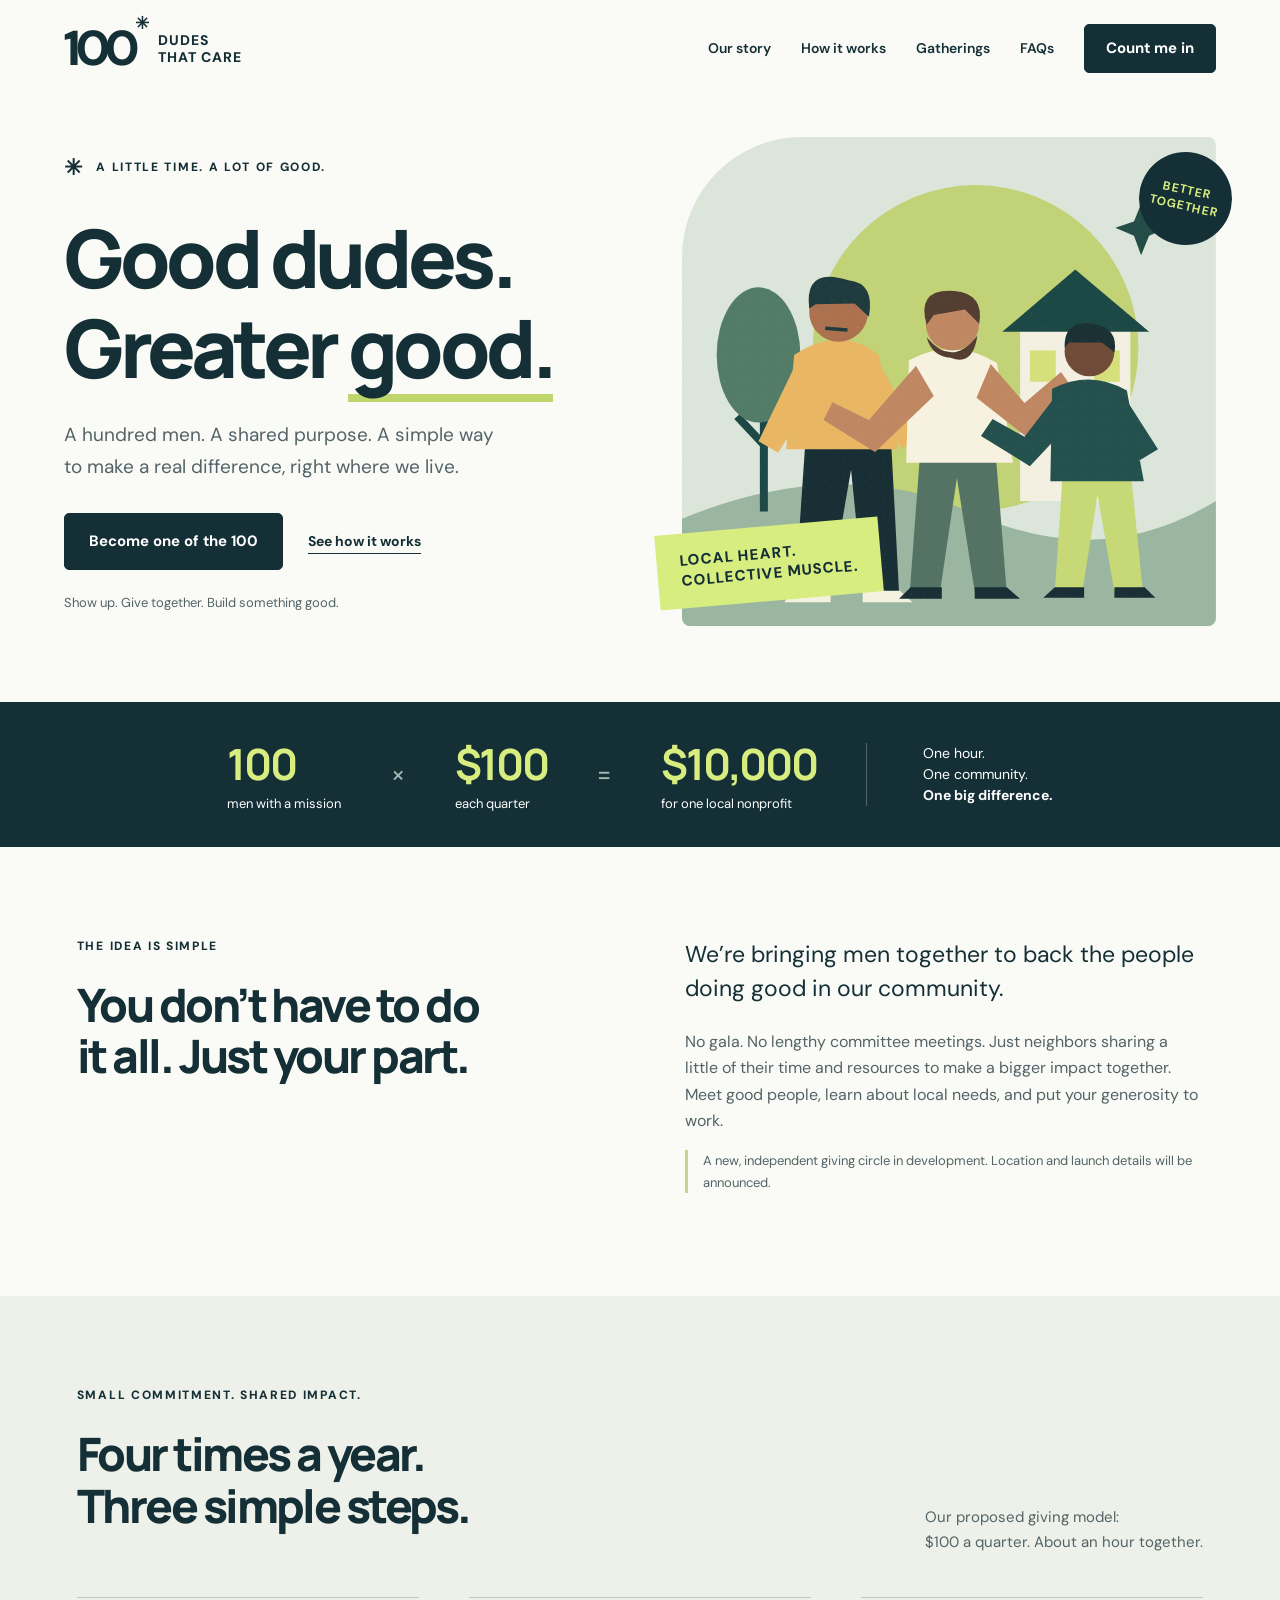
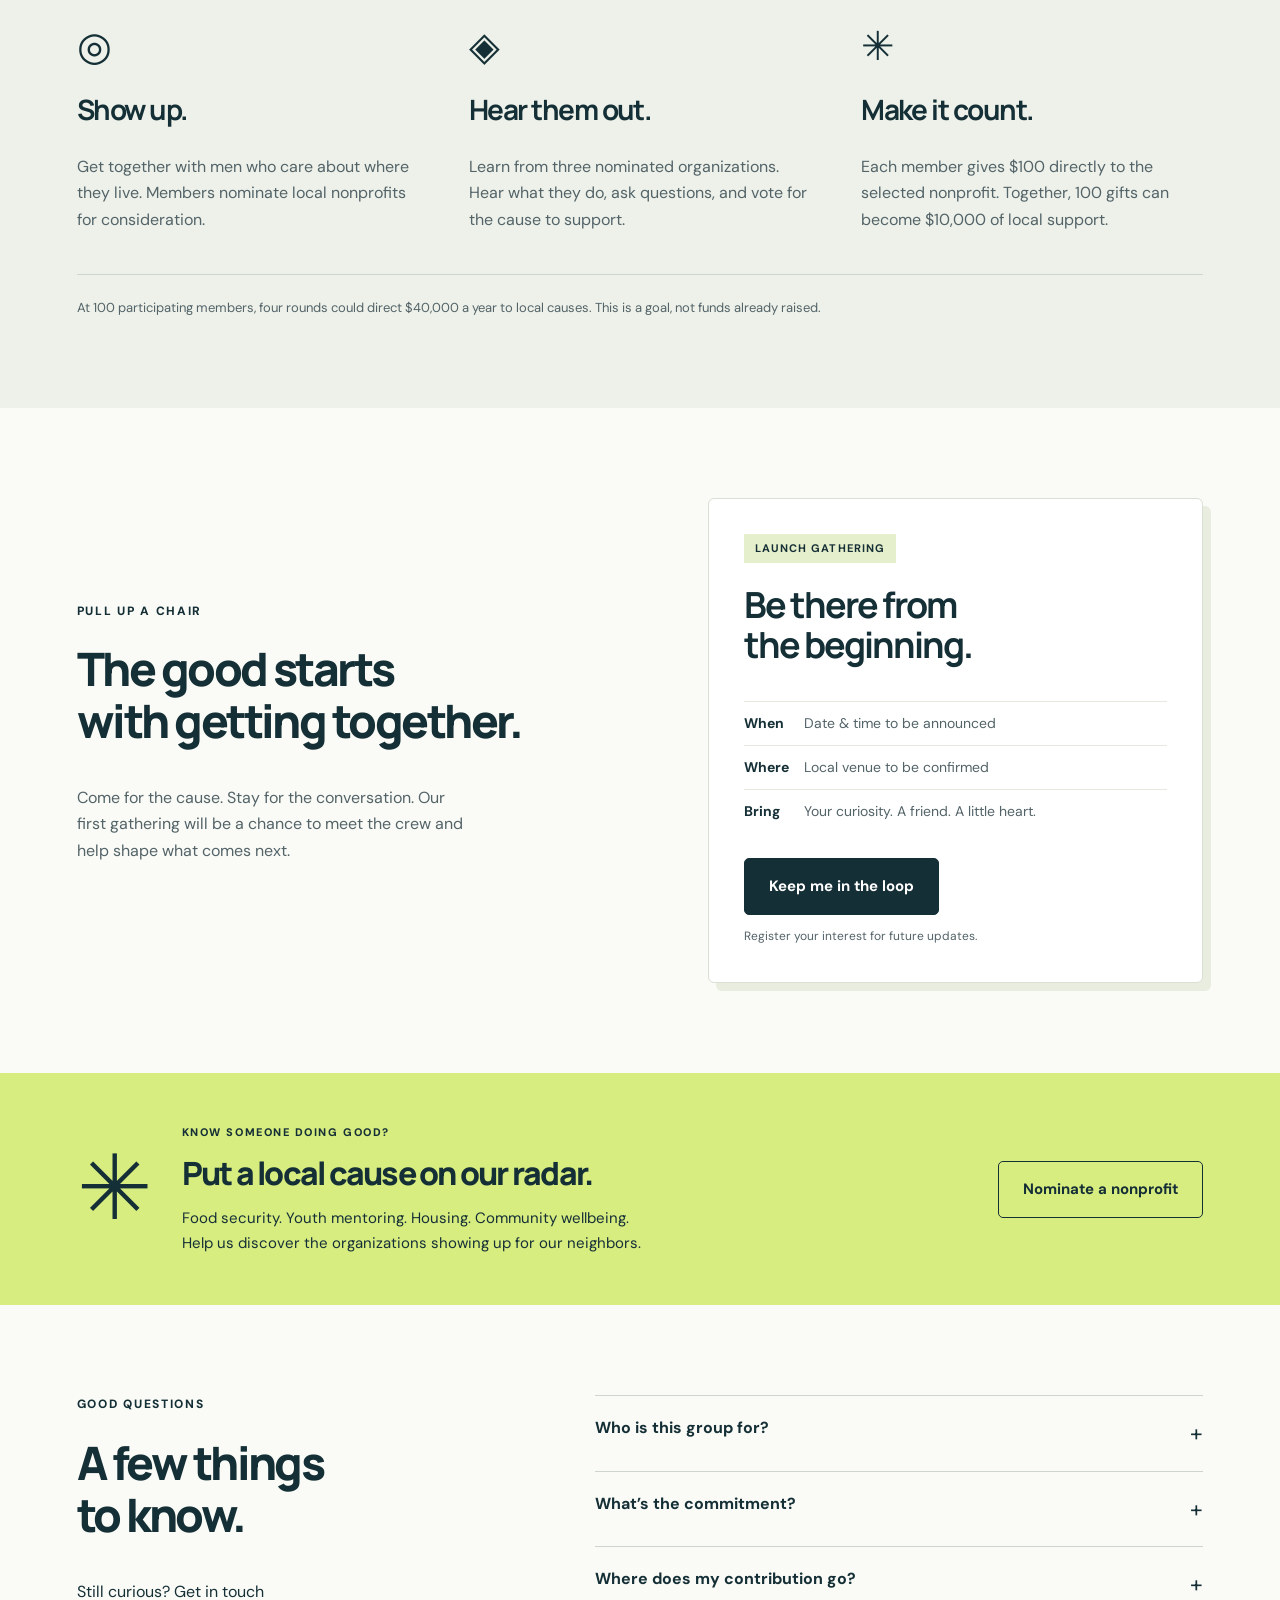
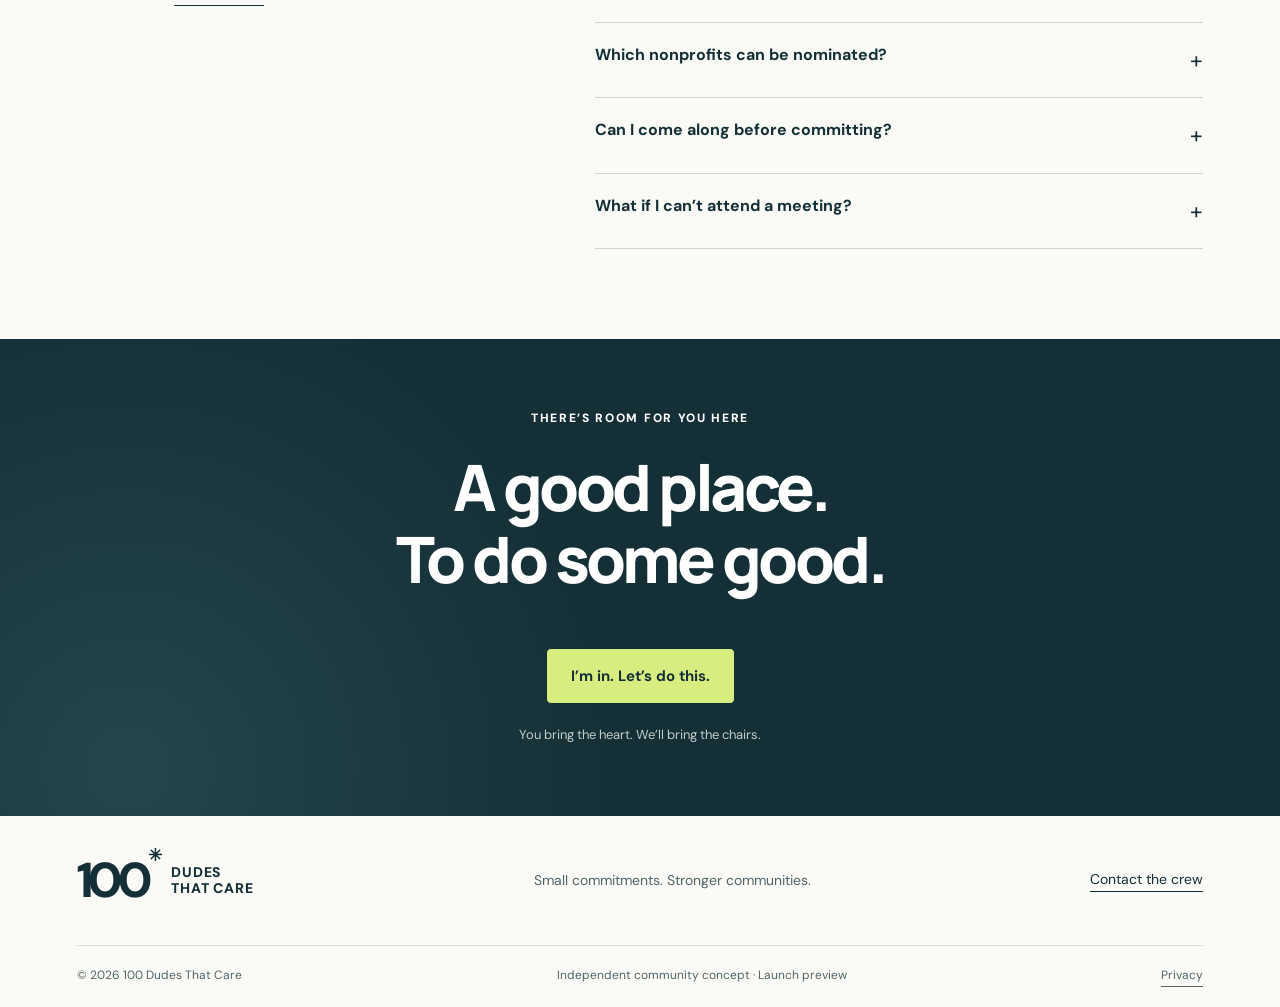
==== index.html @ 5516b10e "Publish 100 Dudes That Care website" ====
<!doctype html>
<html lang="en"><head><meta charset="UTF-8"><meta name="viewport" content="width=device-width, initial-scale=1"><meta name="description" content="100 Dudes That Care: a community of men turning small commitments into meaningful local change."><meta name="theme-color" content="#152d34"><title>100 Dudes That Care — Good dudes. Greater good.</title><link rel="stylesheet" href="styles.css"></head>
<body><a class="skip" href="#main">Skip to content</a><header><a class="brand" href="#"><span class="brand-number">100<span>✳</span></span><span>DUDES<br>THAT CARE</span></a><button class="menu" aria-expanded="false" aria-controls="nav">Menu</button><nav id="nav" aria-label="Main navigation"><a href="#about">Our story</a><a href="#how">How it works</a><a href="#gather">Gatherings</a><a href="#faq">FAQs</a><button class="button small" data-open="join">Count me in</button></nav></header>
<main id="main"><section class="hero"><div class="hero-copy"><p class="eyebrow"><span class="little-star">✳</span> A LITTLE TIME. A LOT OF GOOD.</p><h1>Good dudes.<br>Greater <em>good.</em></h1><p class="lead">A hundred men. A shared purpose. A simple way to make a real difference, right where we live.</p><div class="actions"><button class="button" data-open="join">Become one of the 100</button><a class="text-link" href="#how">See how it works</a></div><p class="hero-note">Show up. Give together. Build something good.</p></div><div class="art" role="img" aria-label="Original illustration of men coming together to build a caring community"><svg viewBox="0 0 600 550" xmlns="http://www.w3.org/2000/svg"><defs><pattern id="grain" width="15" height="15" patternUnits="userSpaceOnUse"><circle cx="3" cy="4" r=".7" fill="#fff" opacity=".12"/></pattern></defs><rect width="600" height="550" fill="#dce5da"/><circle cx="330" cy="237" r="183" fill="#c2d276"/><path d="M0 429Q180 355 325 422T600 409V550H0Z" fill="#9ab6a1"/><path d="M380 215h124v194H380z" fill="#f3efe1"/><path d="m360 219 82-70 83 70" fill="#1c4945"/><path d="M427 299h35v110h-35z" fill="#c7d3be"/><path d="M391 240h29v35h-29zm72 0h29v35h-29z" fill="#d5df7b"/><path d="M92 421V258m-30 56 30 32 33-47" stroke="#1c4945" stroke-width="9" fill="none"/><ellipse cx="86" cy="245" rx="47" ry="76" fill="#527c67"/>
<g transform="translate(135 150)"><path d="m5 173-13 190h39l24-139 14 139h40l-10-190" fill="#182f35"/><path d="M-9 95Q43 61 86 95l22 106H-18Z" fill="#e9b663"/><path d="M-6 103-49 192l22 13 50-80m60-26 50 86-20 15-58-70" fill="#e9b663"/><circle cx="41" cy="47" r="33" fill="#ac7250"/><path d="M8 43Q2-5 52 11q30 3 23 41L59 37 15 38Z" fill="#203b3d"/><path d="m26 65 25 2" stroke="#203b3d" stroke-width="4"/><path d="M-12 360h44v13h-52zm80 0h42l14 13H68" fill="#f4f1df"/></g>
<g transform="translate(275 185)"><path d="m-6 152-13 174h34l19-128 20 128h36L76 152" fill="#557364"/><path d="M-20 66Q29 39 79 69l18 112H-23Z" fill="#f7f2df"/><path d="m-12 72-53 61-41-20-10 20 58 36 66-63m64-36 38 44 41-35 14 20-53 53-56-44" fill="#bf8863"/><circle cx="29" cy="25" r="30" fill="#bf8863"/><path d="M0 26Q-12-15 31-12 65-9 59 25L43 9 8 15" fill="#543d31"/><path d="M0 40q29 35 57-2-5 35-30 25Q6 62 0 40" fill="#543d31"/><path d="M-18 321h35v13h-48zm72 0h36l15 13H54" fill="#192f35"/></g>
<g transform="translate(433 234)"><path d="m-4 128-10 149h31l17-109 19 109h32L70 128" fill="#c7d976"/><path d="M-17 49Q26 27 67 51l19 102H-19Z" fill="#24514e"/><circle cx="25" cy="7" r="28" fill="#704b38"/><path d="M-3 3Q-4-29 29-24 58-19 53 8L39-3H2Z" fill="#1b3133"/><path d="M-13 57-48 103l-36-20-13 19 55 34 48-51m57-29 39 61-20 12-42-46" fill="#24514e"/><path d="M-14 272h33v12h-46zm67 0h34l12 12H53" fill="#192f35"/></g><path d="m516 75 9 20 21 7-21 9-9 22-8-22-21-9 21-7Z" fill="#244d48"/><rect width="600" height="550" fill="url(#grain)"/></svg><div class="art-tag">LOCAL HEART.<br>COLLECTIVE MUSCLE.</div><span class="art-stamp">BETTER<br>TOGETHER</span></div></section>
<section class="equation" aria-label="Our giving goal"><div><strong>100</strong><span>men with a mission</span></div><b>×</b><div><strong>$100</strong><span>each quarter</span></div><b>=</b><div><strong>$10,000</strong><span>for one local nonprofit</span></div><p>One hour.<br>One community.<br><b>One big difference.</b></p></section>
<section id="about" class="split section"><div><p class="eyebrow">THE IDEA IS SIMPLE</p><h2>You don’t have to do<br>it all. Just your part.</h2></div><div><p class="large">We’re bringing men together to back the people doing good in our community.</p><p>No gala. No lengthy committee meetings. Just neighbors sharing a little of their time and resources to make a bigger impact together. Meet good people, learn about local needs, and put your generosity to work.</p><p class="fine">A new, independent giving circle in development. Location and launch details will be announced.</p></div></section>
<section id="how" class="how section"><div class="section-heading"><div><p class="eyebrow">SMALL COMMITMENT. SHARED IMPACT.</p><h2>Four times a year.<br>Three simple steps.</h2></div><p>Our proposed giving model:<br>$100 a quarter. About an hour together.</p></div><div class="steps"><article><span class="icon">◎</span><h3>Show up.</h3><p>Get together with men who care about where they live. Members nominate local nonprofits for consideration.</p></article><article><span class="icon">◈</span><h3>Hear them out.</h3><p>Learn from three nominated organizations. Hear what they do, ask questions, and vote for the cause to support.</p></article><article><span class="icon">✳</span><h3>Make it count.</h3><p>Each member gives $100 directly to the selected nonprofit. Together, 100 gifts can become $10,000 of local support.</p></article></div><p class="model-note">At 100 participating members, four rounds could direct $40,000 a year to local causes. This is a goal, not funds already raised.</p></section>
<section id="gather" class="gather section"><div class="gather-intro"><p class="eyebrow">PULL UP A CHAIR</p><h2>The good starts<br>with getting together.</h2><p>Come for the cause. Stay for the conversation. Our first gathering will be a chance to meet the crew and help shape what comes next.</p></div><div class="meeting"><span class="pill">LAUNCH GATHERING</span><h3>Be there from<br>the beginning.</h3><dl><div><dt>When</dt><dd>Date & time to be announced</dd></div><div><dt>Where</dt><dd>Local venue to be confirmed</dd></div><div><dt>Bring</dt><dd>Your curiosity. A friend. A little heart.</dd></div></dl><button class="button" data-open="join">Keep me in the loop</button><p>Register your interest for future updates.</p></div></section>
<section class="nominate section"><span class="big-star">✳</span><div><p class="eyebrow">KNOW SOMEONE DOING GOOD?</p><h2>Put a local cause on our radar.</h2><p>Food security. Youth mentoring. Housing. Community wellbeing.<br>Help us discover the organizations showing up for our neighbors.</p></div><button class="button outline" data-open="nominate">Nominate a nonprofit</button></section>
<section id="faq" class="faq section"><div><p class="eyebrow">GOOD QUESTIONS</p><h2>A few things<br>to know.</h2><p>Still curious? <button class="inline" data-open="contact">Get in touch</button></p></div><div class="questions"><details><summary>Who is this group for?</summary><p>Men who want to make a positive local difference, meet their neighbors, and give consistently. You don’t need fundraising experience or a big network to take part.</p></details><details><summary>What’s the commitment?</summary><p>The proposed model is $100 per quarterly meeting, or $400 per year, plus about an hour at each gathering. Final membership arrangements will be shared before you join.</p></details><details><summary>Where does my contribution go?</summary><p>The plan is for contributions to go directly to the nonprofit selected by members. No payment system is connected to this preview, and this site does not collect donations.</p></details><details><summary>Which nonprofits can be nominated?</summary><p>We plan to consider registered local nonprofits with a clear community benefit. The launch team will confirm the service area, eligibility rules, and review process before accepting official nominations.</p></details><details><summary>Can I come along before committing?</summary><p>Absolutely. Register your interest and ask about attending the launch gathering. You can learn about the idea and meet the group before deciding.</p></details><details><summary>What if I can’t attend a meeting?</summary><p>The intended model is a quarterly giving commitment even if you miss a gathering. Attendance, voting, and contribution policies will be confirmed before launch.</p></details></div></section>
<section class="closing"><p class="eyebrow">THERE’S ROOM FOR YOU HERE</p><h2>A good place.<br>To do some good.</h2><button class="button" data-open="join">I’m in. Let’s do this.</button><p>You bring the heart. We’ll bring the chairs.</p></section></main>
<footer><a class="brand" href="#"><span class="brand-number">100<span>✳</span></span><span>DUDES<br>THAT CARE</span></a><p>Small commitments. Stronger communities.</p><button class="inline" data-open="contact">Contact the crew</button><div class="footer-bottom"><span>© <span id="year"></span> 100 Dudes That Care</span><span>Independent community concept · Launch preview</span><button class="inline" data-open="privacy">Privacy</button></div></footer>
<dialog id="dialog" aria-labelledby="dialog-title"><button class="close" aria-label="Close dialog">×</button><div id="dialog-content"></div></dialog><script src="script.js"></script></body></html>
---- styles.css ----
@import url('https://fonts.googleapis.com/css2?family=DM+Sans:wght@400;500;600;700&family=Manrope:wght@400;500;600;700;800&display=swap');
:root{--ink:#152f36;--green:#d8ed80;--paper:#fafbf6;--muted:#536368}*{box-sizing:border-box}html{scroll-behavior:smooth;scroll-padding-top:90px}body{margin:0;background:var(--paper);color:var(--ink);font:16px/1.65 'DM Sans',sans-serif}h1,h2,h3,p{margin-top:0}h1,h2,h3{font-family:Manrope,sans-serif;line-height:1.12;letter-spacing:-.055em}h1{font-size:clamp(56px,6.3vw,91px);font-weight:800;margin:26px 0}h2{font-size:clamp(35px,3.6vw,52px);font-weight:800}h3{font-size:28px}a{color:inherit;text-decoration:none}button,input,textarea{font:inherit}button,a,summary{touch-action:manipulation}button{cursor:pointer}button:focus-visible,a:focus-visible,summary:focus-visible,input:focus-visible,textarea:focus-visible{outline:3px solid #6d8e2f;outline-offset:5px}header{max-width:1440px;margin:auto;padding:24px 5%;display:flex;align-items:center;justify-content:space-between;gap:25px}.brand{display:flex;align-items:center;gap:13px;font-size:14px;font-weight:800;line-height:1.15;letter-spacing:.07em}.brand-number{font-size:49px;font-weight:800;line-height:1;letter-spacing:-.09em;position:relative;padding-right:10px}.brand-number span{font-size:17px;position:absolute;right:0;top:-9px}nav{display:flex;align-items:center;gap:30px;font-size:14px;font-weight:600}.button{display:inline-flex;justify-content:center;align-items:center;border:1px solid var(--ink);border-radius:5px;background:var(--ink);color:white;padding:15px 24px;font-weight:700;font-size:15px;transition:transform .15s,background .15s}.button:hover{background:#2e5054;transform:translateY(-2px)}.small{padding:11px 21px}.hero{max-width:1440px;margin:auto;display:grid;grid-template-columns:1.05fr 1fr;padding:28px 5% 64px;gap:5%;align-items:center}.eyebrow{font-size:12px;letter-spacing:.14em;font-weight:800;margin-bottom:22px}.little-star{font-size:22px;vertical-align:middle;margin-right:8px}h1 em{font-style:normal;position:relative}h1 em:after{content:'';position:absolute;bottom:0;left:0;width:100%;height:8px;background:#bed66b;z-index:-1}.lead{font-size:19px;max-width:450px;color:var(--muted);line-height:1.7}.actions{display:flex;align-items:center;gap:25px;margin-top:30px}.text-link{font-size:14px;font-weight:700;border-bottom:1px solid}.hero-note{font-size:13px;color:var(--muted);margin:22px 0 0}.art{position:relative;margin:12px 0;isolation:isolate}.art svg{width:100%;display:block;border-radius:120px 8px 8px 8px}.art-tag{position:absolute;left:-25px;bottom:25px;background:var(--green);padding:18px 23px;font-size:15px;font-weight:800;letter-spacing:.07em;line-height:1.3;transform:rotate(-5deg)}.art-stamp{position:absolute;right:-16px;top:15px;width:93px;height:93px;border-radius:50%;background:var(--ink);color:var(--green);display:grid;place-content:center;text-align:center;font-size:12px;line-height:1.3;font-weight:700;letter-spacing:.08em;transform:rotate(12deg)}.equation{padding:32px 7%;background:var(--ink);color:white;display:flex;align-items:center;justify-content:center;gap:4.5%}.equation div{display:flex;flex-direction:column}.equation strong{font:700 43px Manrope,sans-serif;letter-spacing:-.05em;color:var(--green)}.equation span{font-size:13px}.equation>b{font-size:26px;color:#a9bbb5;font-weight:400}.equation p{font-size:14px;line-height:1.5;margin:0;border-left:1px solid #526568;padding-left:5%}.section{padding:90px max(6%,calc((100vw - 1240px)/2));}.split{display:grid;grid-template-columns:1fr 1fr;gap:8%;}.large{font-size:23px;line-height:1.5;color:var(--ink)}.split p:not(.eyebrow):not(.large){color:var(--muted)}.fine{font-size:13px;border-left:3px solid #c6d687;padding-left:15px}.how{background:#edf1e9}.section-heading{display:flex;justify-content:space-between;align-items:end;gap:30px}.section-heading>p{color:var(--muted);font-size:15px}.steps{display:grid;grid-template-columns:repeat(3,1fr);gap:50px;margin-top:28px}.steps article{border-top:1px solid #becac0;padding-top:28px}.icon{font-size:40px;line-height:1;display:block;margin-bottom:28px}.steps p{color:var(--muted);font-size:16px}.model-note{border-top:1px solid #cdd6cc;padding-top:22px;margin:25px 0 0;font-size:13px;color:var(--muted)}.gather{display:grid;grid-template-columns:1fr 1fr;gap:12%;align-items:center}.gather-intro>p:last-child{max-width:400px;color:var(--muted)}.meeting{padding:35px;background:white;border:1px solid #d9e0d4;box-shadow:8px 8px 0 #e8eddf;border-radius:6px}.pill{display:inline-block;font-size:11px;letter-spacing:.1em;background:#e6efcb;padding:5px 11px;font-weight:700;margin-bottom:22px}.meeting h3{font-size:36px}.meeting dl{font-size:14px;margin:25px 0}.meeting dl div{display:grid;grid-template-columns:60px 1fr;border-top:1px solid #e5e9df;padding:10px 0}.meeting dt{font-weight:700}.meeting dd{margin:0;color:var(--muted)}.meeting>p{font-size:12px;color:var(--muted);margin:12px 0 0}.nominate{background:var(--green);display:flex;align-items:center;gap:30px;padding-top:50px;padding-bottom:50px}.nominate h2{font-size:32px;margin-bottom:14px}.nominate p{margin-bottom:0;font-size:15px}.nominate .eyebrow{font-size:11px;margin-bottom:15px}.big-star{font-size:90px;line-height:1}.outline{background:transparent;color:var(--ink);white-space:nowrap;margin-left:auto}.outline:hover{background:var(--ink);color:white}.faq{display:grid;grid-template-columns:.8fr 1.2fr;gap:10%}.inline{background:none;border:0;border-bottom:1px solid;padding:0;color:inherit;font-size:inherit}.questions details{border-bottom:1px solid #cdd5cc;padding:20px 0}.questions details:first-child{border-top:1px solid #cdd5cc}.questions summary{font-weight:700;cursor:pointer;list-style:none;display:flex;justify-content:space-between;gap:25px;line-height:1.5}.questions summary:after{content:'+';font-size:23px;font-weight:400}.questions details[open] summary:after{content:'−'}.questions details p{margin:15px 30px 0 0;color:var(--muted);font-size:15px}.closing{text-align:center;background:var(--ink);color:white;padding:70px 20px;background-image:radial-gradient(circle at 10% 90%,#24464c 0,transparent 40%)}.closing h2{font-size:clamp(42px,5vw,68px)}.closing .button{background:var(--green);color:var(--ink)}.closing>p:last-child{font-size:13px;color:#c0cdcb;margin:20px 0 0}footer{padding:40px 6% 20px;display:flex;align-items:center;justify-content:space-between;flex-wrap:wrap;gap:25px}footer>p{color:var(--muted);font-size:14px;margin:0}footer>.inline{font-size:14px}.footer-bottom{display:flex;width:100%;justify-content:space-between;border-top:1px solid #dce2d7;padding-top:20px;margin-top:15px;font-size:12px;color:var(--muted)}dialog{border:0;border-radius:10px;padding:40px;max-width:540px;width:calc(100% - 32px);color:var(--ink);box-shadow:0 20px 100px #0005}dialog::backdrop{background:#10282dcc;backdrop-filter:blur(4px)}dialog h2{font-size:33px;padding-right:20px}dialog p{font-size:15px;color:var(--muted)}.close{position:absolute;right:15px;top:8px;border:0;background:none;font-size:30px;color:var(--ink)}label{display:block;font-size:14px;font-weight:700;margin:16px 0 5px}input,textarea{width:100%;padding:11px;border:1px solid #9eafa6;border-radius:4px;color:var(--ink);background:white}textarea{min-height:95px}form .button{margin-top:20px}.notice{background:#edf2df;padding:13px;font-size:13px!important}.menu{display:none}.skip{position:fixed;top:-100px;left:20px;background:white;padding:10px;z-index:10}.skip:focus{top:10px}@media(min-width:1500px){.hero{padding-top:50px;padding-bottom:80px}}@media(max-width:900px){nav{gap:17px}.hero{gap:4%}h1{font-size:58px}.actions{flex-direction:column;align-items:start;gap:18px}.equation{gap:4%}.equation strong{font-size:35px}.equation p{display:none}.section{padding:65px 6%}.steps{gap:25px}.gather{gap:6%}.nominate{flex-wrap:wrap}.nominate .outline{margin-left:120px}.big-star{font-size:70px}}@media(max-width:650px){header{padding:22px 6%;position:relative}.brand-number{font-size:40px}.brand{font-size:12px}.menu{display:block;border:1px solid #b6c2b7;border-radius:4px;padding:7px 13px;background:transparent;color:var(--ink);font-size:14px}nav{display:none;position:absolute;top:80px;left:0;right:0;background:var(--paper);padding:24px;z-index:5;box-shadow:0 15px 20px #0001}nav.open{display:flex;flex-direction:column;align-items:stretch;gap:20px}.hero{grid-template-columns:1fr;padding:22px 6% 45px;gap:35px}h1{font-size:60px}.hero .eyebrow{font-size:11px}.lead{font-size:18px}.actions{flex-direction:row;flex-wrap:wrap;align-items:center;gap:18px}.art{margin:0 10px}.art svg{border-top-left-radius:100px}.art-tag{left:-13px}.art-stamp{right:-10px}.equation{padding:25px 5%;gap:5%;justify-content:space-between}.equation strong{font-size:28px}.equation span{font-size:10px}.equation>b{font-size:20px}.split,.gather,.faq{grid-template-columns:1fr;gap:22px}.section-heading{display:block}.steps{grid-template-columns:1fr;gap:15px}.steps article{position:relative;padding-left:65px}.steps .icon{position:absolute;left:0;top:28px;font-size:34px}.steps h3{font-size:25px;margin-bottom:14px}.nominate{gap:20px}.big-star{display:none}.nominate .outline{margin-left:0}.nominate h2{font-size:32px}.nominate br{display:none}.meeting{padding:27px}h2{font-size:36px}.section{padding:55px 6%}.closing{padding:60px 6%}.footer-bottom{flex-direction:column;align-items:start;gap:13px}footer{align-items:start;flex-direction:column}dialog{padding:30px 23px}.eyebrow{font-size:11px}}@media(prefers-reduced-motion:reduce){html{scroll-behavior:auto}*{transition:none!important}}
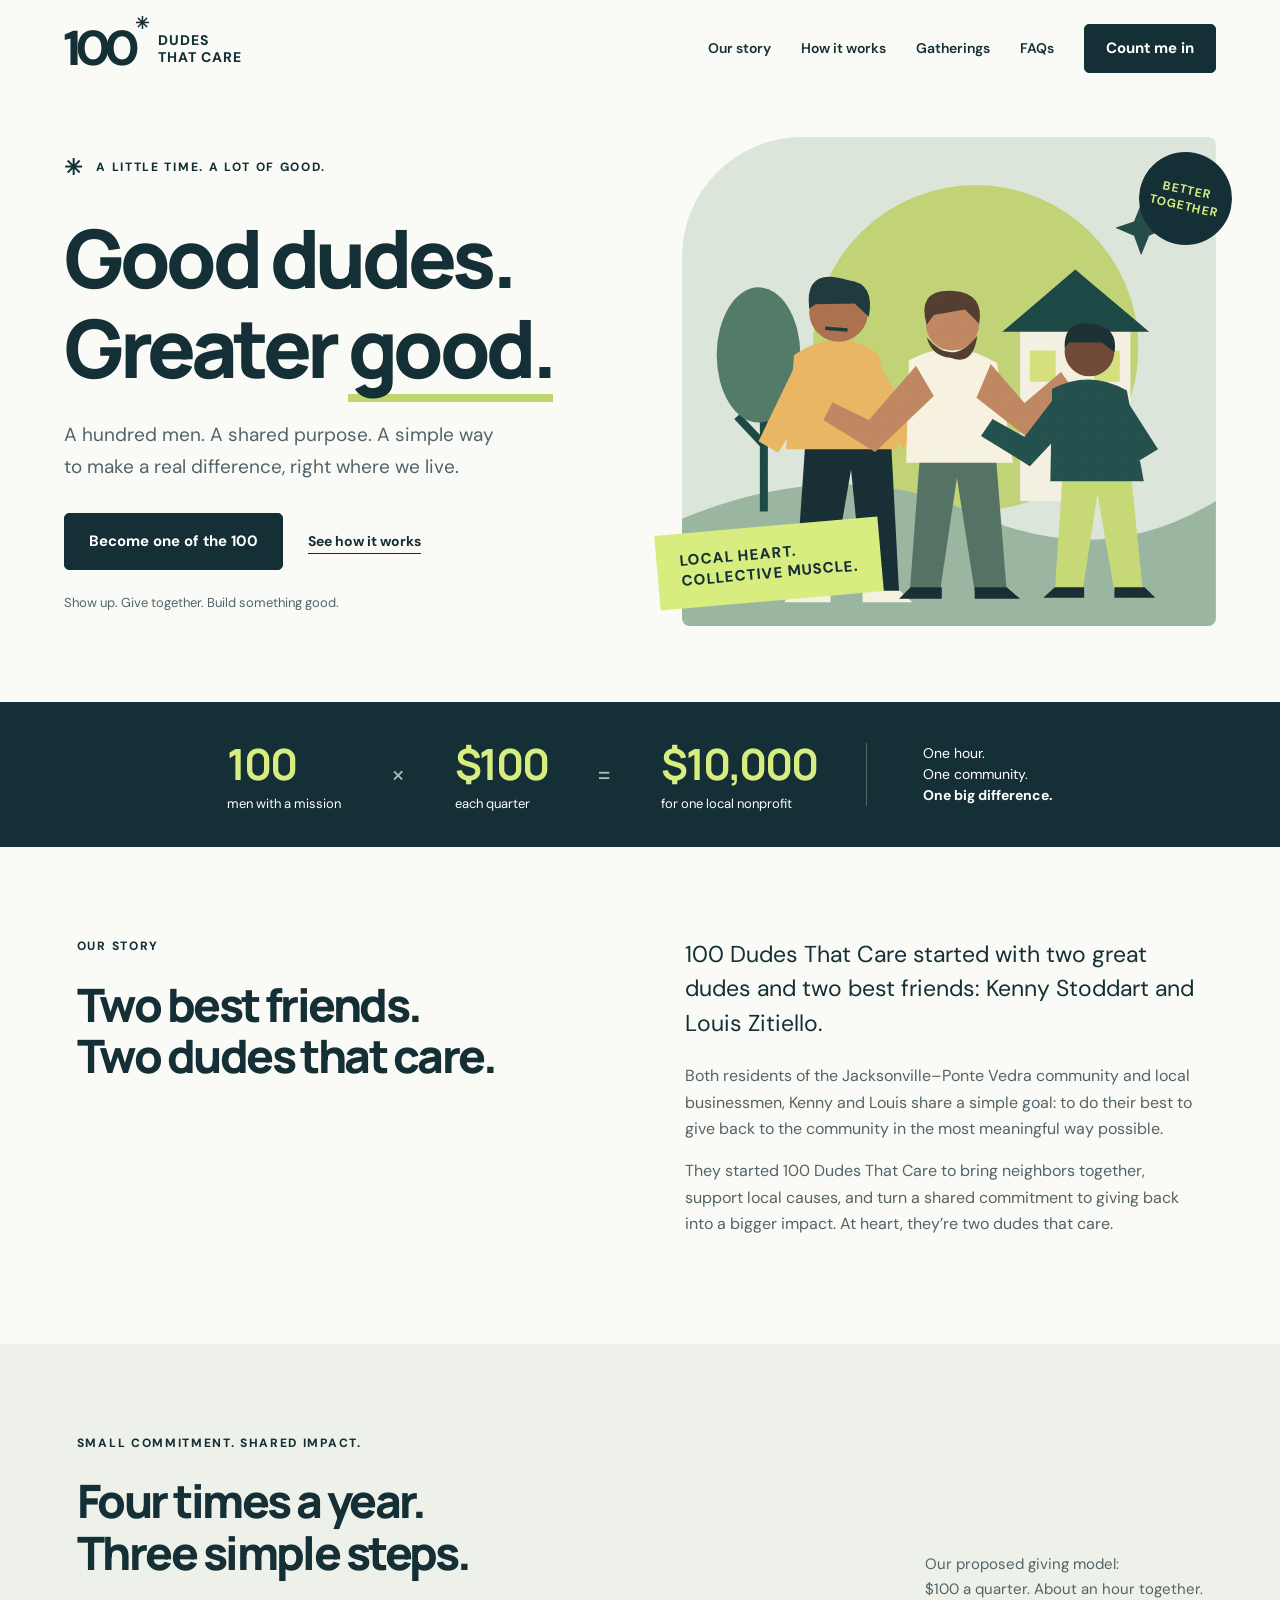
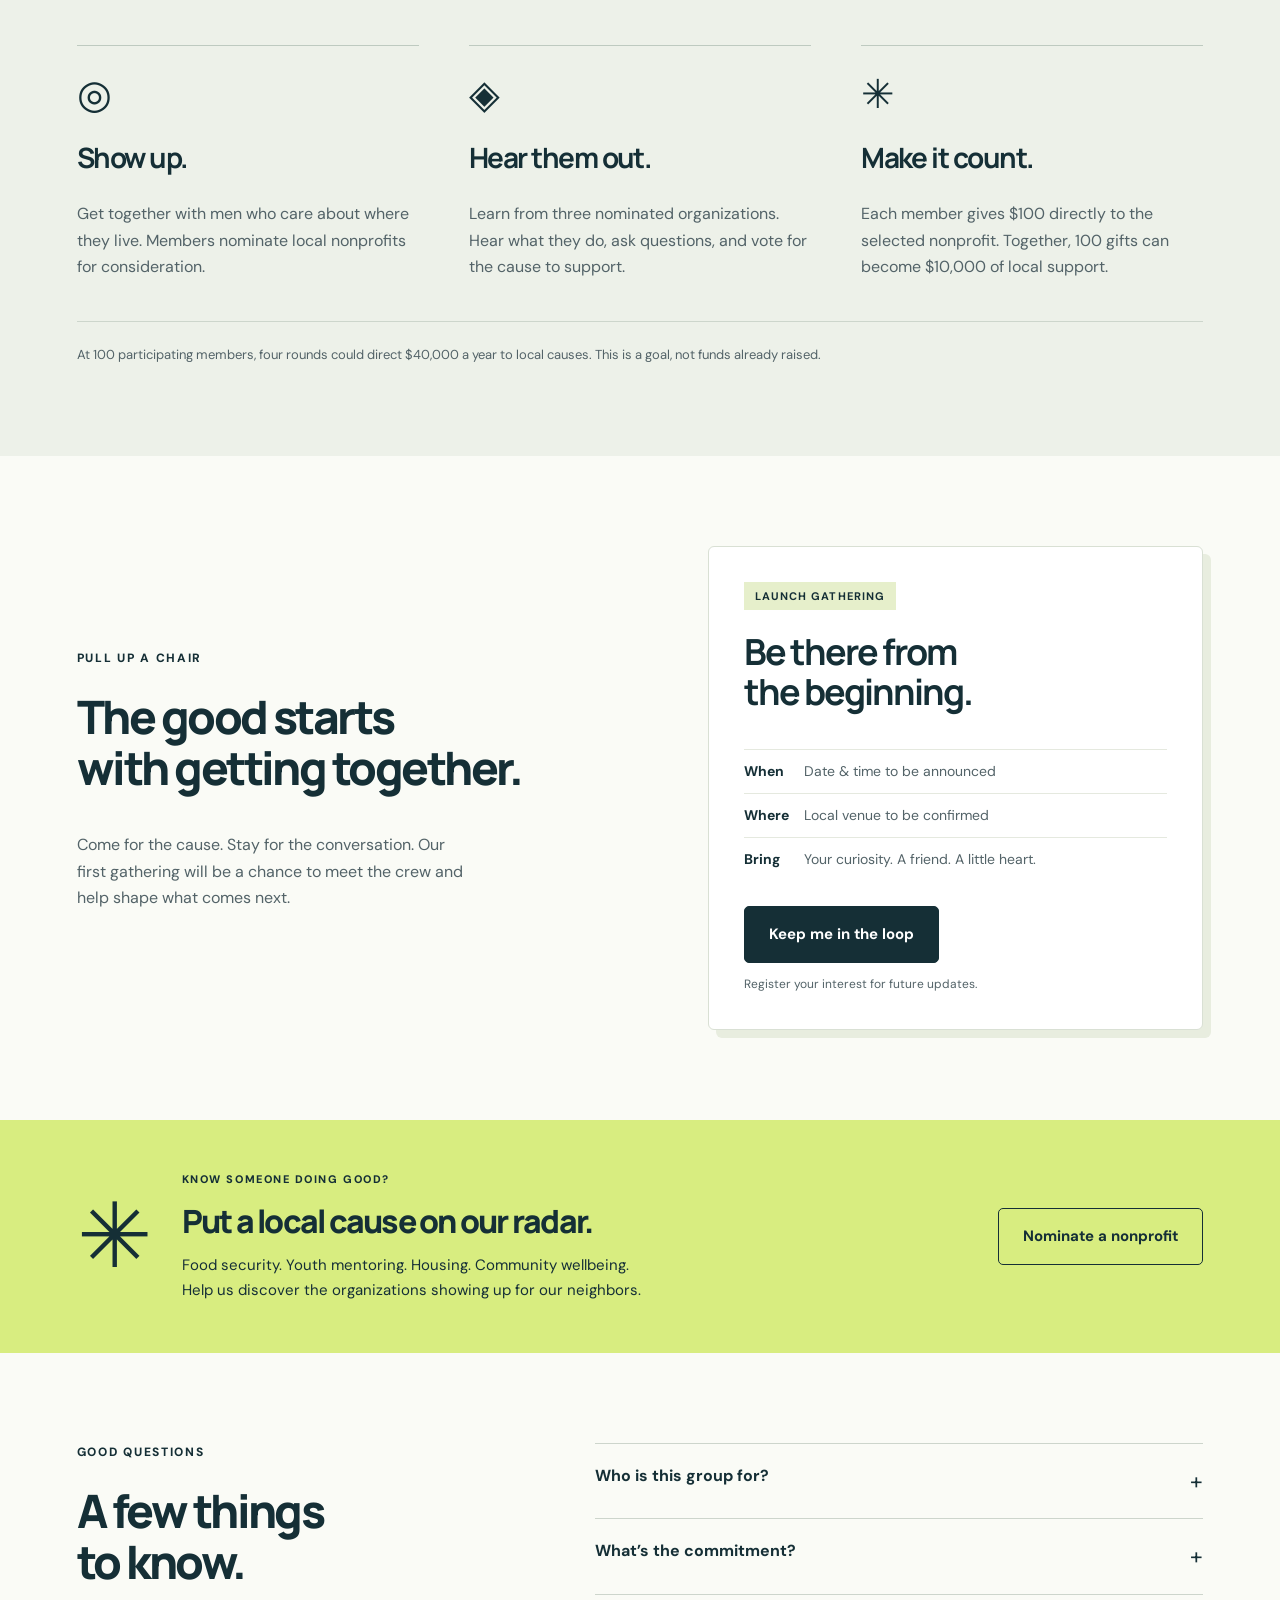
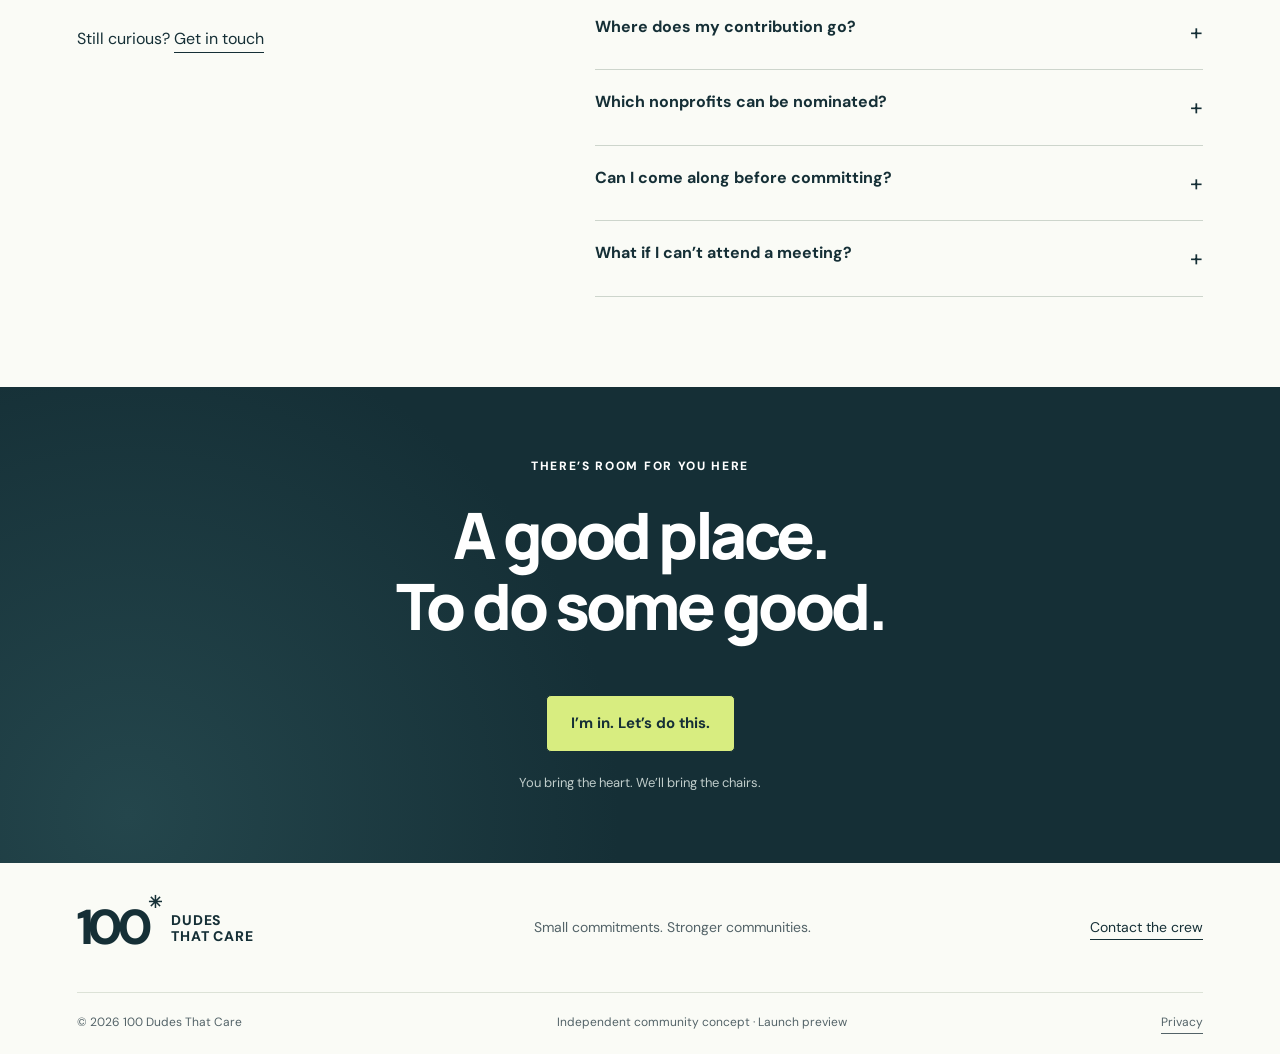
==== commit fe19b0de: "Introduce Kenny Stoddart and Louis Zitiello in Our Story" ====
--- a/index.html
+++ b/index.html
@@ -6,7 +6,7 @@
 <g transform="translate(275 185)"><path d="m-6 152-13 174h34l19-128 20 128h36L76 152" fill="#557364"/><path d="M-20 66Q29 39 79 69l18 112H-23Z" fill="#f7f2df"/><path d="m-12 72-53 61-41-20-10 20 58 36 66-63m64-36 38 44 41-35 14 20-53 53-56-44" fill="#bf8863"/><circle cx="29" cy="25" r="30" fill="#bf8863"/><path d="M0 26Q-12-15 31-12 65-9 59 25L43 9 8 15" fill="#543d31"/><path d="M0 40q29 35 57-2-5 35-30 25Q6 62 0 40" fill="#543d31"/><path d="M-18 321h35v13h-48zm72 0h36l15 13H54" fill="#192f35"/></g>
 <g transform="translate(433 234)"><path d="m-4 128-10 149h31l17-109 19 109h32L70 128" fill="#c7d976"/><path d="M-17 49Q26 27 67 51l19 102H-19Z" fill="#24514e"/><circle cx="25" cy="7" r="28" fill="#704b38"/><path d="M-3 3Q-4-29 29-24 58-19 53 8L39-3H2Z" fill="#1b3133"/><path d="M-13 57-48 103l-36-20-13 19 55 34 48-51m57-29 39 61-20 12-42-46" fill="#24514e"/><path d="M-14 272h33v12h-46zm67 0h34l12 12H53" fill="#192f35"/></g><path d="m516 75 9 20 21 7-21 9-9 22-8-22-21-9 21-7Z" fill="#244d48"/><rect width="600" height="550" fill="url(#grain)"/></svg><div class="art-tag">LOCAL HEART.<br>COLLECTIVE MUSCLE.</div><span class="art-stamp">BETTER<br>TOGETHER</span></div></section>
 <section class="equation" aria-label="Our giving goal"><div><strong>100</strong><span>men with a mission</span></div><b>×</b><div><strong>$100</strong><span>each quarter</span></div><b>=</b><div><strong>$10,000</strong><span>for one local nonprofit</span></div><p>One hour.<br>One community.<br><b>One big difference.</b></p></section>
-<section id="about" class="split section"><div><p class="eyebrow">THE IDEA IS SIMPLE</p><h2>You don’t have to do<br>it all. Just your part.</h2></div><div><p class="large">We’re bringing men together to back the people doing good in our community.</p><p>No gala. No lengthy committee meetings. Just neighbors sharing a little of their time and resources to make a bigger impact together. Meet good people, learn about local needs, and put your generosity to work.</p><p class="fine">A new, independent giving circle in development. Location and launch details will be announced.</p></div></section>
+<section id="about" class="split section"><div><p class="eyebrow">OUR STORY</p><h2>Two best friends.<br>Two dudes that care.</h2></div><div><p class="large">100 Dudes That Care started with two great dudes and two best friends: Kenny Stoddart and Louis Zitiello.</p><p>Both residents of the Jacksonville–Ponte Vedra community and local businessmen, Kenny and Louis share a simple goal: to do their best to give back to the community in the most meaningful way possible.</p><p>They started 100 Dudes That Care to bring neighbors together, support local causes, and turn a shared commitment to giving back into a bigger impact. At heart, they’re two dudes that care.</p></div></section>
 <section id="how" class="how section"><div class="section-heading"><div><p class="eyebrow">SMALL COMMITMENT. SHARED IMPACT.</p><h2>Four times a year.<br>Three simple steps.</h2></div><p>Our proposed giving model:<br>$100 a quarter. About an hour together.</p></div><div class="steps"><article><span class="icon">◎</span><h3>Show up.</h3><p>Get together with men who care about where they live. Members nominate local nonprofits for consideration.</p></article><article><span class="icon">◈</span><h3>Hear them out.</h3><p>Learn from three nominated organizations. Hear what they do, ask questions, and vote for the cause to support.</p></article><article><span class="icon">✳</span><h3>Make it count.</h3><p>Each member gives $100 directly to the selected nonprofit. Together, 100 gifts can become $10,000 of local support.</p></article></div><p class="model-note">At 100 participating members, four rounds could direct $40,000 a year to local causes. This is a goal, not funds already raised.</p></section>
 <section id="gather" class="gather section"><div class="gather-intro"><p class="eyebrow">PULL UP A CHAIR</p><h2>The good starts<br>with getting together.</h2><p>Come for the cause. Stay for the conversation. Our first gathering will be a chance to meet the crew and help shape what comes next.</p></div><div class="meeting"><span class="pill">LAUNCH GATHERING</span><h3>Be there from<br>the beginning.</h3><dl><div><dt>When</dt><dd>Date & time to be announced</dd></div><div><dt>Where</dt><dd>Local venue to be confirmed</dd></div><div><dt>Bring</dt><dd>Your curiosity. A friend. A little heart.</dd></div></dl><button class="button" data-open="join">Keep me in the loop</button><p>Register your interest for future updates.</p></div></section>
 <section class="nominate section"><span class="big-star">✳</span><div><p class="eyebrow">KNOW SOMEONE DOING GOOD?</p><h2>Put a local cause on our radar.</h2><p>Food security. Youth mentoring. Housing. Community wellbeing.<br>Help us discover the organizations showing up for our neighbors.</p></div><button class="button outline" data-open="nominate">Nominate a nonprofit</button></section>
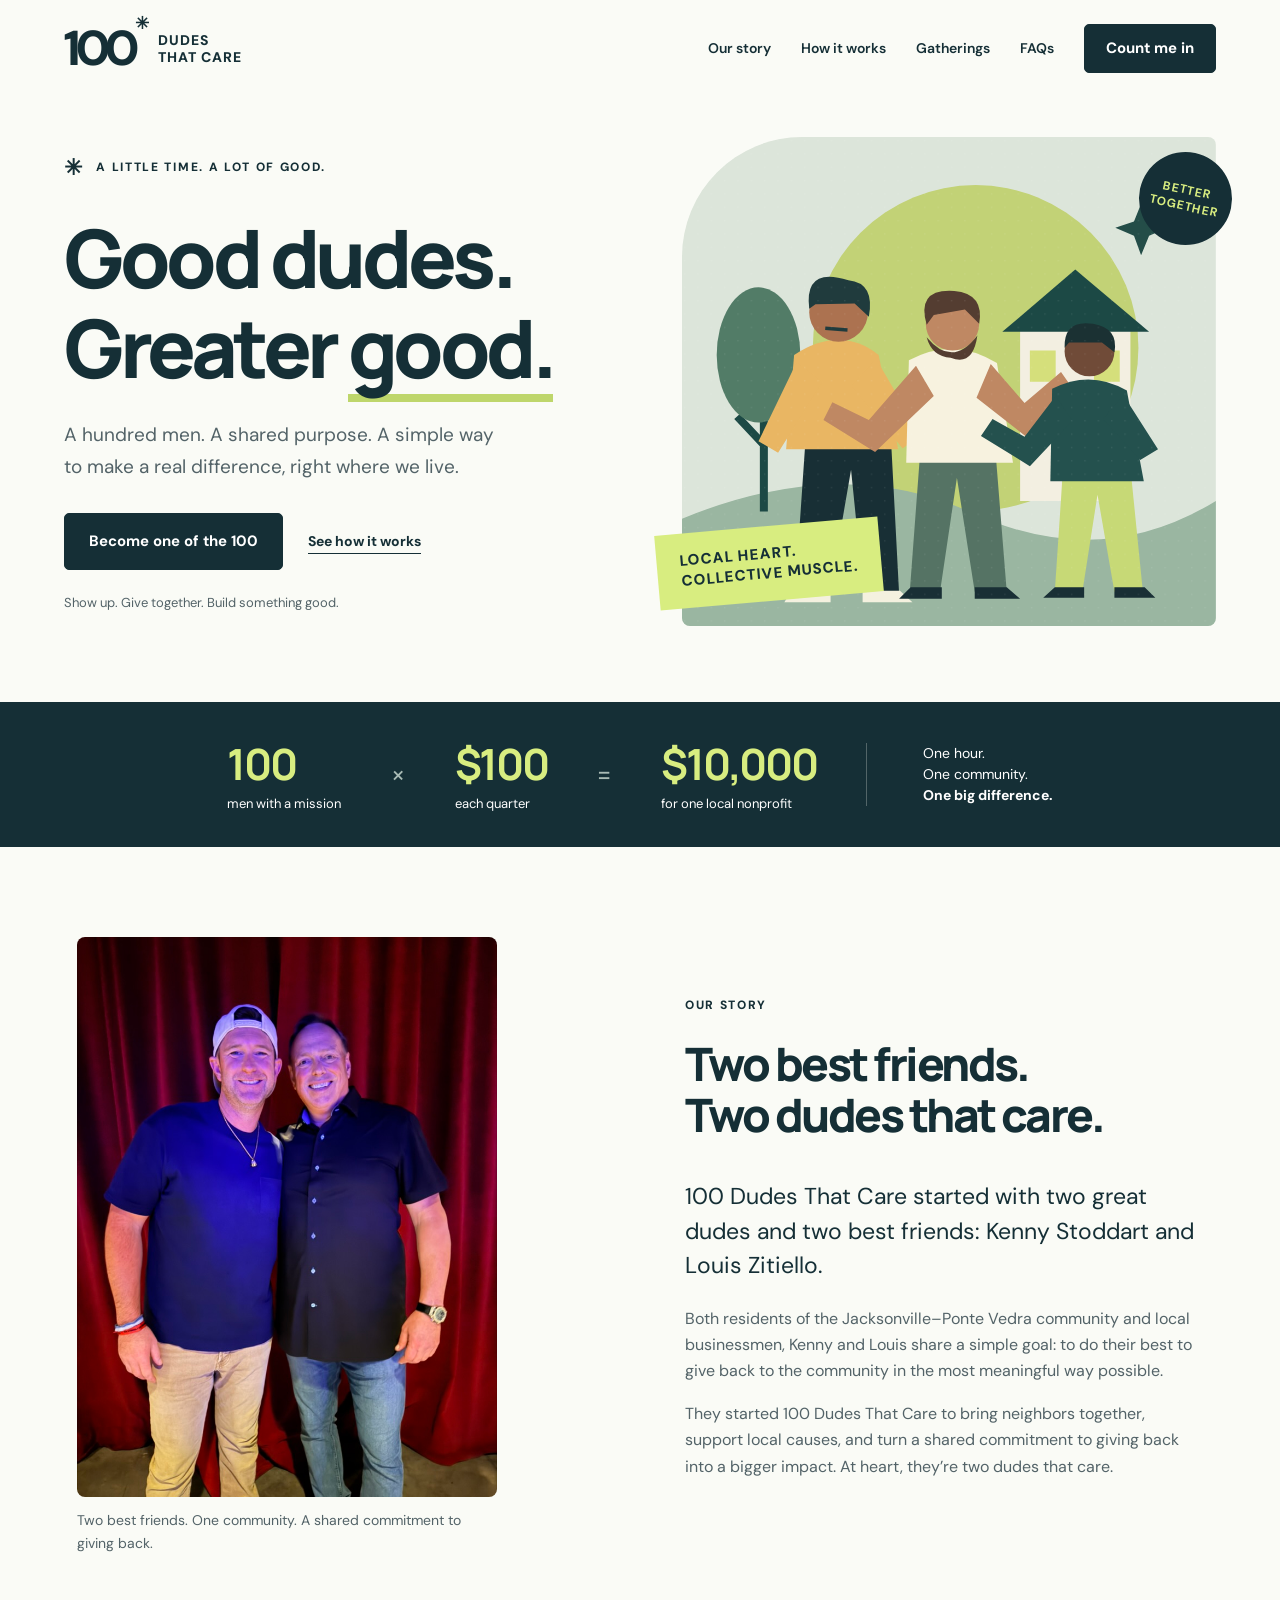
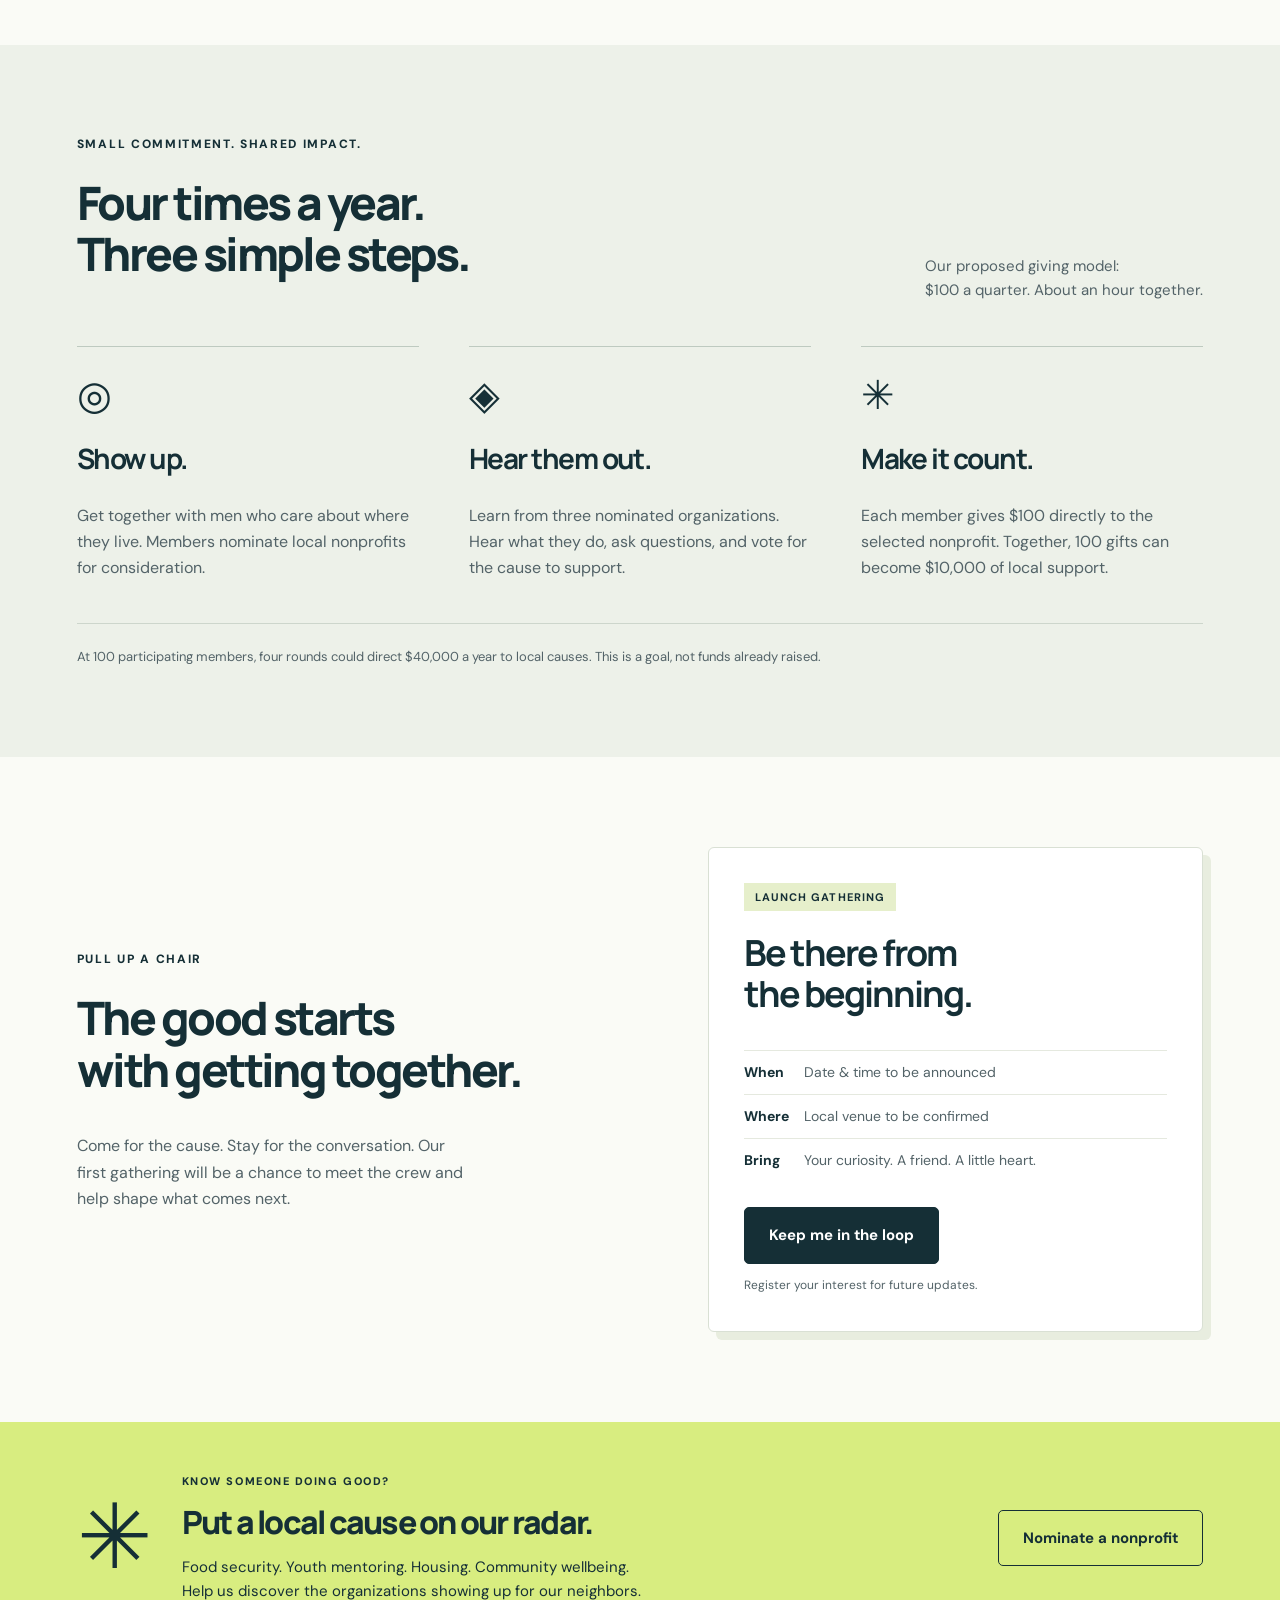
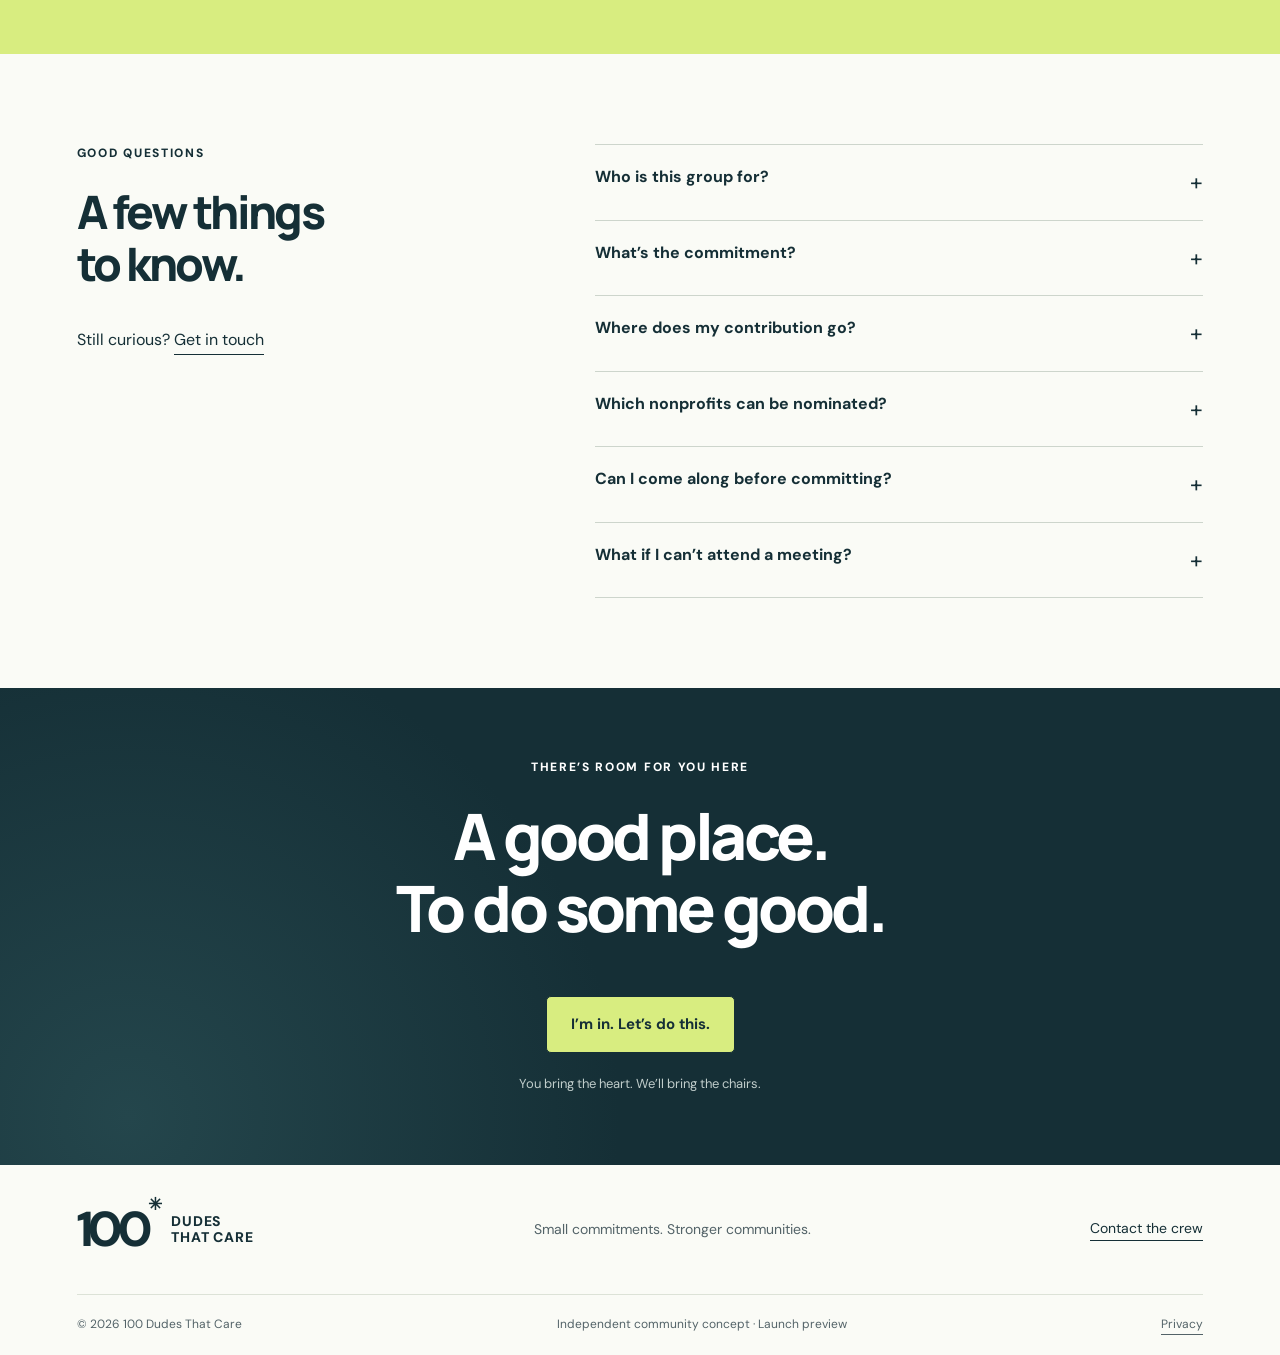
==== commit fc8188af: "Add founders photo to Our Story" ====
--- a/index.html
+++ b/index.html
@@ -6,7 +6,7 @@
 <g transform="translate(275 185)"><path d="m-6 152-13 174h34l19-128 20 128h36L76 152" fill="#557364"/><path d="M-20 66Q29 39 79 69l18 112H-23Z" fill="#f7f2df"/><path d="m-12 72-53 61-41-20-10 20 58 36 66-63m64-36 38 44 41-35 14 20-53 53-56-44" fill="#bf8863"/><circle cx="29" cy="25" r="30" fill="#bf8863"/><path d="M0 26Q-12-15 31-12 65-9 59 25L43 9 8 15" fill="#543d31"/><path d="M0 40q29 35 57-2-5 35-30 25Q6 62 0 40" fill="#543d31"/><path d="M-18 321h35v13h-48zm72 0h36l15 13H54" fill="#192f35"/></g>
 <g transform="translate(433 234)"><path d="m-4 128-10 149h31l17-109 19 109h32L70 128" fill="#c7d976"/><path d="M-17 49Q26 27 67 51l19 102H-19Z" fill="#24514e"/><circle cx="25" cy="7" r="28" fill="#704b38"/><path d="M-3 3Q-4-29 29-24 58-19 53 8L39-3H2Z" fill="#1b3133"/><path d="M-13 57-48 103l-36-20-13 19 55 34 48-51m57-29 39 61-20 12-42-46" fill="#24514e"/><path d="M-14 272h33v12h-46zm67 0h34l12 12H53" fill="#192f35"/></g><path d="m516 75 9 20 21 7-21 9-9 22-8-22-21-9 21-7Z" fill="#244d48"/><rect width="600" height="550" fill="url(#grain)"/></svg><div class="art-tag">LOCAL HEART.<br>COLLECTIVE MUSCLE.</div><span class="art-stamp">BETTER<br>TOGETHER</span></div></section>
 <section class="equation" aria-label="Our giving goal"><div><strong>100</strong><span>men with a mission</span></div><b>×</b><div><strong>$100</strong><span>each quarter</span></div><b>=</b><div><strong>$10,000</strong><span>for one local nonprofit</span></div><p>One hour.<br>One community.<br><b>One big difference.</b></p></section>
-<section id="about" class="split section"><div><p class="eyebrow">OUR STORY</p><h2>Two best friends.<br>Two dudes that care.</h2></div><div><p class="large">100 Dudes That Care started with two great dudes and two best friends: Kenny Stoddart and Louis Zitiello.</p><p>Both residents of the Jacksonville–Ponte Vedra community and local businessmen, Kenny and Louis share a simple goal: to do their best to give back to the community in the most meaningful way possible.</p><p>They started 100 Dudes That Care to bring neighbors together, support local causes, and turn a shared commitment to giving back into a bigger impact. At heart, they’re two dudes that care.</p></div></section>
+<section id="about" class="split section" style="align-items:center"><figure style="margin:0;max-width:420px;width:100%"><img src="kenny-and-louis.jpeg" alt="Kenny Stoddart and Louis Zitiello together" width="768" height="1024" loading="lazy" style="display:block;width:100%;height:auto;border-radius:8px"><figcaption style="font-size:14px;color:var(--muted);margin-top:12px">Two best friends. One community. A shared commitment to giving back.</figcaption></figure><div><p class="eyebrow">OUR STORY</p><h2>Two best friends.<br>Two dudes that care.</h2><p class="large">100 Dudes That Care started with two great dudes and two best friends: Kenny Stoddart and Louis Zitiello.</p><p>Both residents of the Jacksonville–Ponte Vedra community and local businessmen, Kenny and Louis share a simple goal: to do their best to give back to the community in the most meaningful way possible.</p><p>They started 100 Dudes That Care to bring neighbors together, support local causes, and turn a shared commitment to giving back into a bigger impact. At heart, they’re two dudes that care.</p></div></section>
 <section id="how" class="how section"><div class="section-heading"><div><p class="eyebrow">SMALL COMMITMENT. SHARED IMPACT.</p><h2>Four times a year.<br>Three simple steps.</h2></div><p>Our proposed giving model:<br>$100 a quarter. About an hour together.</p></div><div class="steps"><article><span class="icon">◎</span><h3>Show up.</h3><p>Get together with men who care about where they live. Members nominate local nonprofits for consideration.</p></article><article><span class="icon">◈</span><h3>Hear them out.</h3><p>Learn from three nominated organizations. Hear what they do, ask questions, and vote for the cause to support.</p></article><article><span class="icon">✳</span><h3>Make it count.</h3><p>Each member gives $100 directly to the selected nonprofit. Together, 100 gifts can become $10,000 of local support.</p></article></div><p class="model-note">At 100 participating members, four rounds could direct $40,000 a year to local causes. This is a goal, not funds already raised.</p></section>
 <section id="gather" class="gather section"><div class="gather-intro"><p class="eyebrow">PULL UP A CHAIR</p><h2>The good starts<br>with getting together.</h2><p>Come for the cause. Stay for the conversation. Our first gathering will be a chance to meet the crew and help shape what comes next.</p></div><div class="meeting"><span class="pill">LAUNCH GATHERING</span><h3>Be there from<br>the beginning.</h3><dl><div><dt>When</dt><dd>Date & time to be announced</dd></div><div><dt>Where</dt><dd>Local venue to be confirmed</dd></div><div><dt>Bring</dt><dd>Your curiosity. A friend. A little heart.</dd></div></dl><button class="button" data-open="join">Keep me in the loop</button><p>Register your interest for future updates.</p></div></section>
 <section class="nominate section"><span class="big-star">✳</span><div><p class="eyebrow">KNOW SOMEONE DOING GOOD?</p><h2>Put a local cause on our radar.</h2><p>Food security. Youth mentoring. Housing. Community wellbeing.<br>Help us discover the organizations showing up for our neighbors.</p></div><button class="button outline" data-open="nominate">Nominate a nonprofit</button></section>
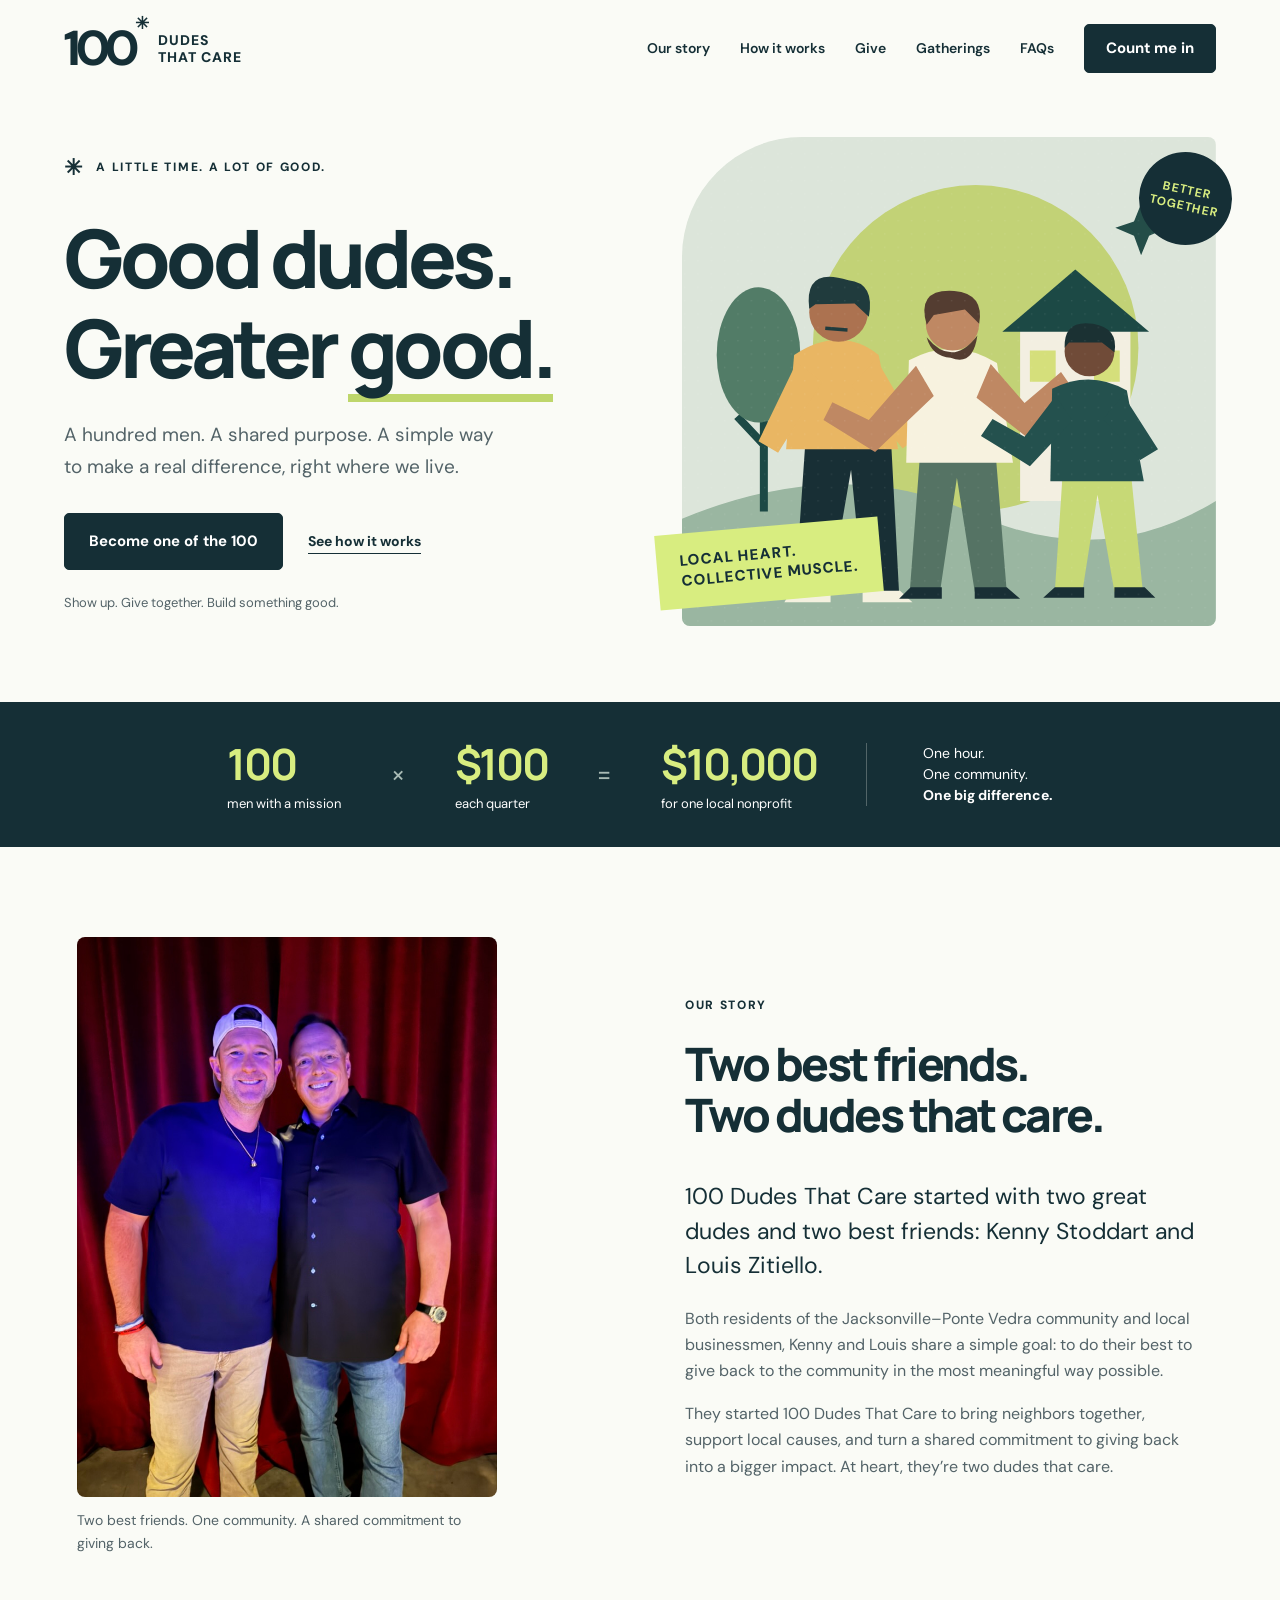
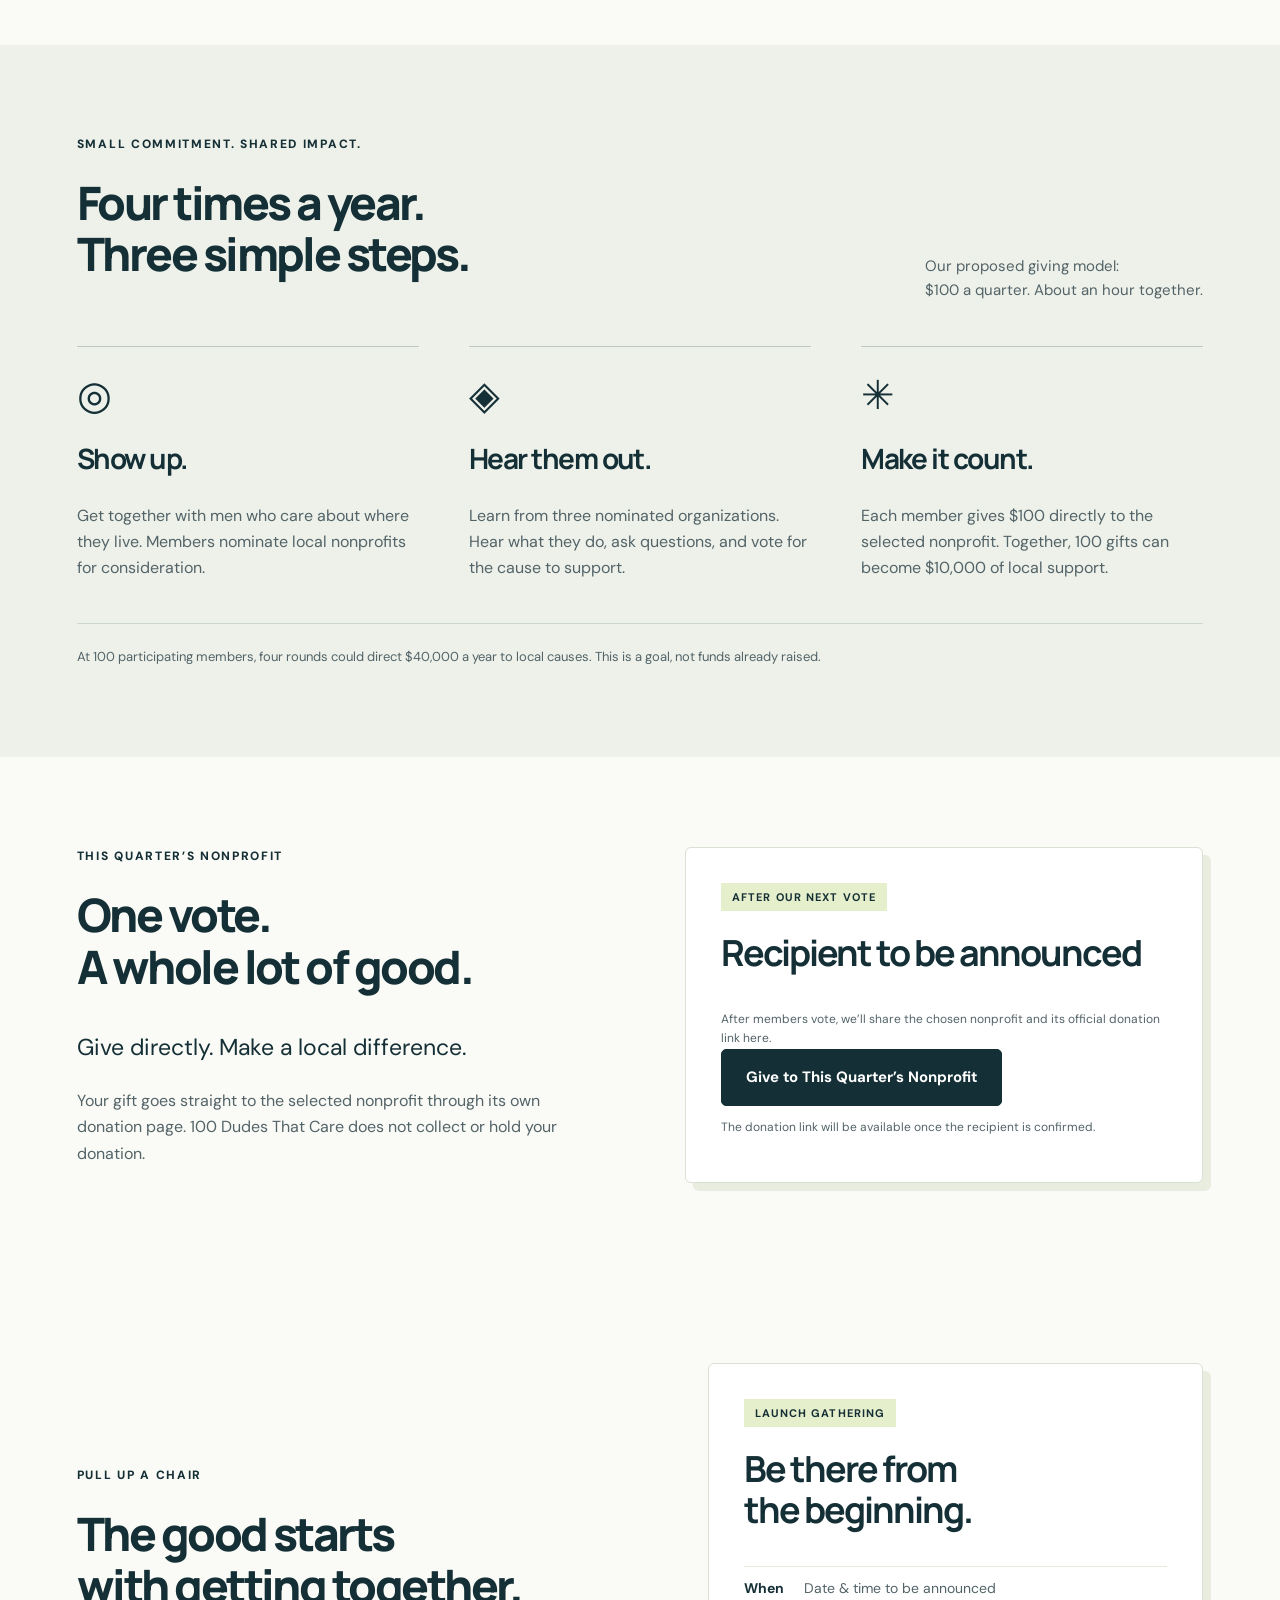
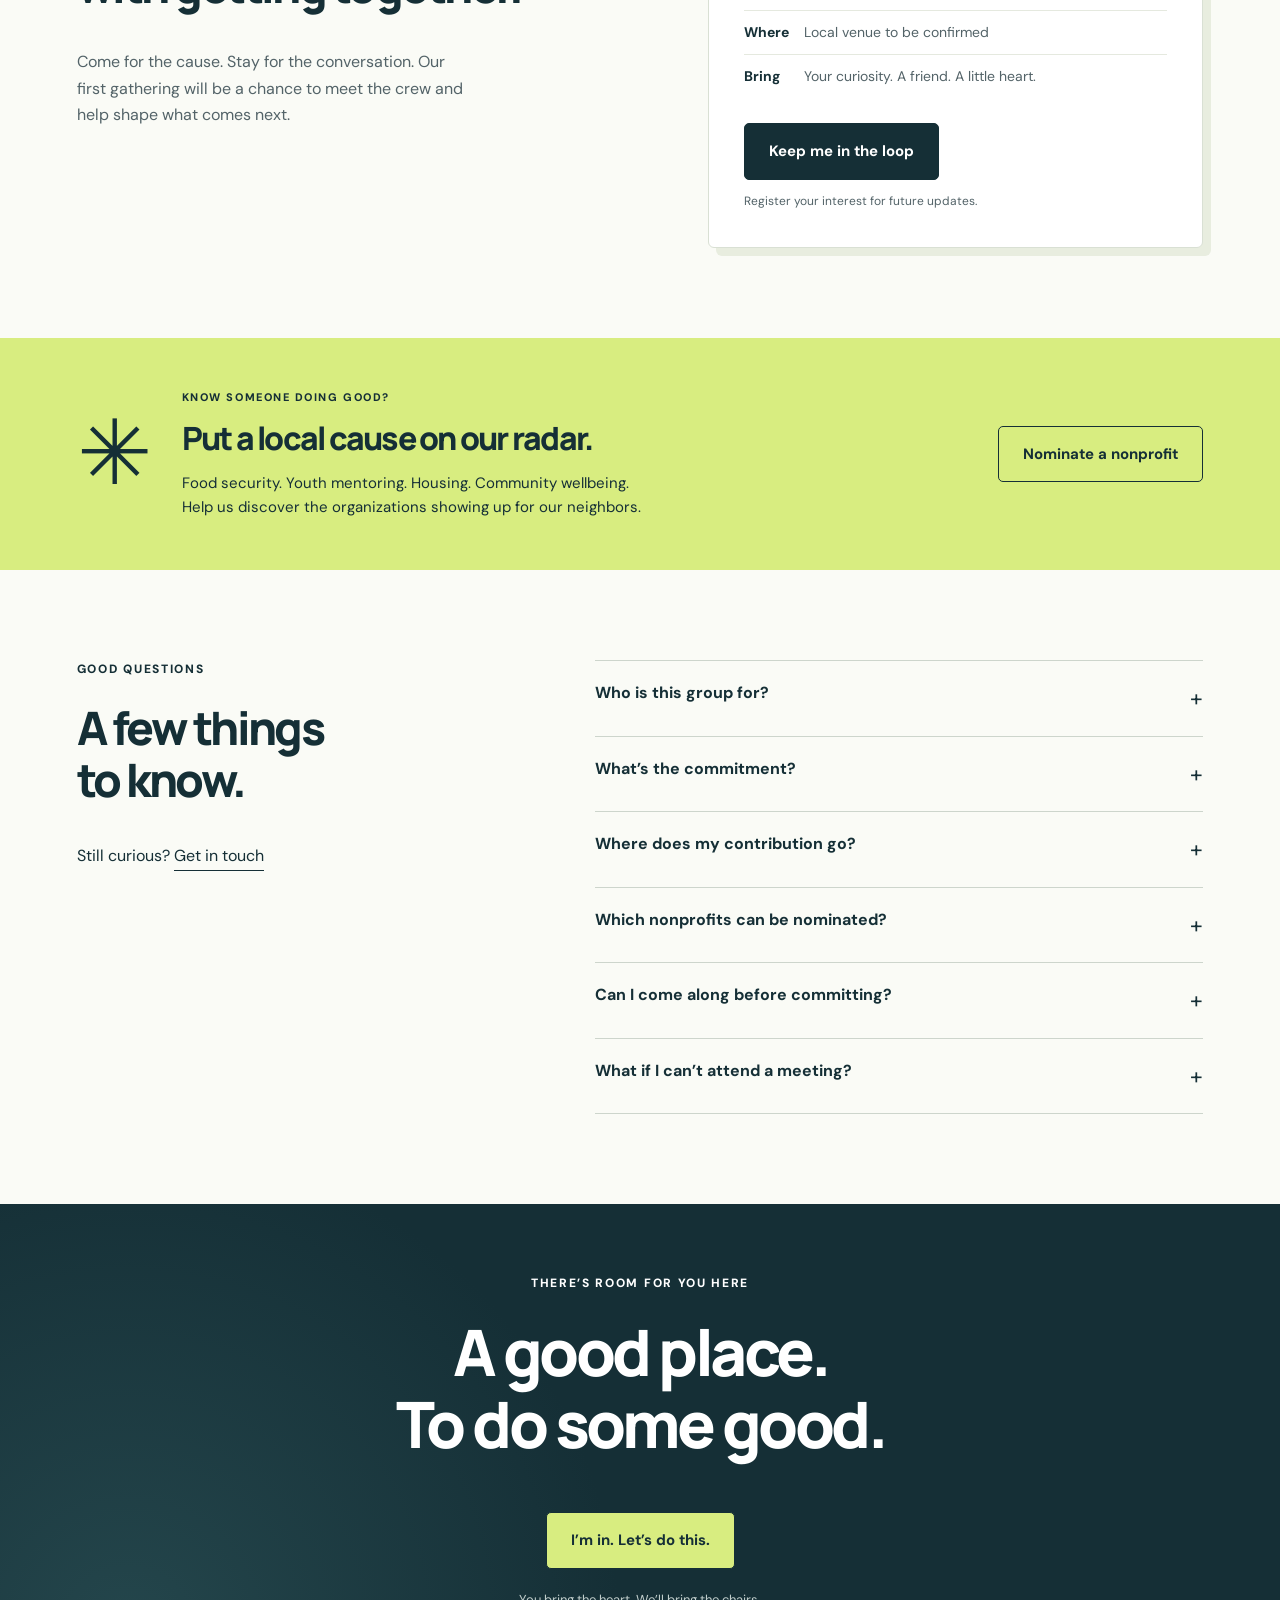
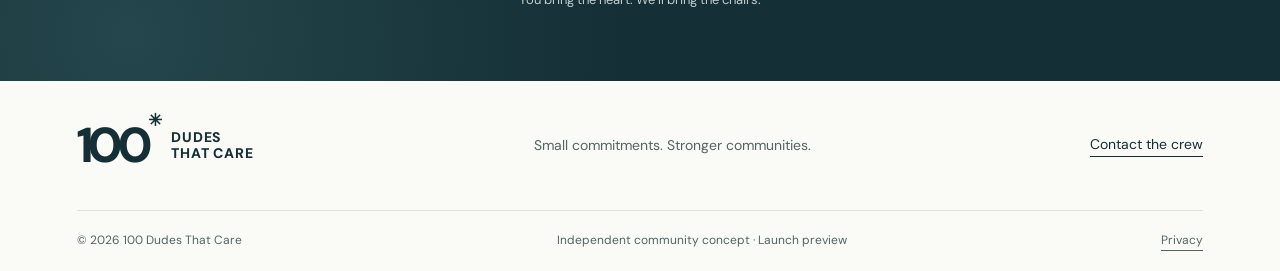
==== commit b5ae5a13: "Add quarterly nonprofit giving button" ====
--- a/index.html
+++ b/index.html
@@ -1,6 +1,6 @@
 <!doctype html>
 <html lang="en"><head><meta charset="UTF-8"><meta name="viewport" content="width=device-width, initial-scale=1"><meta name="description" content="100 Dudes That Care: a community of men turning small commitments into meaningful local change."><meta name="theme-color" content="#152d34"><title>100 Dudes That Care — Good dudes. Greater good.</title><link rel="stylesheet" href="styles.css"></head>
-<body><a class="skip" href="#main">Skip to content</a><header><a class="brand" href="#"><span class="brand-number">100<span>✳</span></span><span>DUDES<br>THAT CARE</span></a><button class="menu" aria-expanded="false" aria-controls="nav">Menu</button><nav id="nav" aria-label="Main navigation"><a href="#about">Our story</a><a href="#how">How it works</a><a href="#gather">Gatherings</a><a href="#faq">FAQs</a><button class="button small" data-open="join">Count me in</button></nav></header>
+<body><a class="skip" href="#main">Skip to content</a><header><a class="brand" href="#"><span class="brand-number">100<span>✳</span></span><span>DUDES<br>THAT CARE</span></a><button class="menu" aria-expanded="false" aria-controls="nav">Menu</button><nav id="nav" aria-label="Main navigation"><a href="#about">Our story</a><a href="#how">How it works</a><a href="#giving">Give</a><a href="#gather">Gatherings</a><a href="#faq">FAQs</a><button class="button small" data-open="join">Count me in</button></nav></header>
 <main id="main"><section class="hero"><div class="hero-copy"><p class="eyebrow"><span class="little-star">✳</span> A LITTLE TIME. A LOT OF GOOD.</p><h1>Good dudes.<br>Greater <em>good.</em></h1><p class="lead">A hundred men. A shared purpose. A simple way to make a real difference, right where we live.</p><div class="actions"><button class="button" data-open="join">Become one of the 100</button><a class="text-link" href="#how">See how it works</a></div><p class="hero-note">Show up. Give together. Build something good.</p></div><div class="art" role="img" aria-label="Original illustration of men coming together to build a caring community"><svg viewBox="0 0 600 550" xmlns="http://www.w3.org/2000/svg"><defs><pattern id="grain" width="15" height="15" patternUnits="userSpaceOnUse"><circle cx="3" cy="4" r=".7" fill="#fff" opacity=".12"/></pattern></defs><rect width="600" height="550" fill="#dce5da"/><circle cx="330" cy="237" r="183" fill="#c2d276"/><path d="M0 429Q180 355 325 422T600 409V550H0Z" fill="#9ab6a1"/><path d="M380 215h124v194H380z" fill="#f3efe1"/><path d="m360 219 82-70 83 70" fill="#1c4945"/><path d="M427 299h35v110h-35z" fill="#c7d3be"/><path d="M391 240h29v35h-29zm72 0h29v35h-29z" fill="#d5df7b"/><path d="M92 421V258m-30 56 30 32 33-47" stroke="#1c4945" stroke-width="9" fill="none"/><ellipse cx="86" cy="245" rx="47" ry="76" fill="#527c67"/>
 <g transform="translate(135 150)"><path d="m5 173-13 190h39l24-139 14 139h40l-10-190" fill="#182f35"/><path d="M-9 95Q43 61 86 95l22 106H-18Z" fill="#e9b663"/><path d="M-6 103-49 192l22 13 50-80m60-26 50 86-20 15-58-70" fill="#e9b663"/><circle cx="41" cy="47" r="33" fill="#ac7250"/><path d="M8 43Q2-5 52 11q30 3 23 41L59 37 15 38Z" fill="#203b3d"/><path d="m26 65 25 2" stroke="#203b3d" stroke-width="4"/><path d="M-12 360h44v13h-52zm80 0h42l14 13H68" fill="#f4f1df"/></g>
 <g transform="translate(275 185)"><path d="m-6 152-13 174h34l19-128 20 128h36L76 152" fill="#557364"/><path d="M-20 66Q29 39 79 69l18 112H-23Z" fill="#f7f2df"/><path d="m-12 72-53 61-41-20-10 20 58 36 66-63m64-36 38 44 41-35 14 20-53 53-56-44" fill="#bf8863"/><circle cx="29" cy="25" r="30" fill="#bf8863"/><path d="M0 26Q-12-15 31-12 65-9 59 25L43 9 8 15" fill="#543d31"/><path d="M0 40q29 35 57-2-5 35-30 25Q6 62 0 40" fill="#543d31"/><path d="M-18 321h35v13h-48zm72 0h36l15 13H54" fill="#192f35"/></g>
@@ -8,9 +8,11 @@
 <section class="equation" aria-label="Our giving goal"><div><strong>100</strong><span>men with a mission</span></div><b>×</b><div><strong>$100</strong><span>each quarter</span></div><b>=</b><div><strong>$10,000</strong><span>for one local nonprofit</span></div><p>One hour.<br>One community.<br><b>One big difference.</b></p></section>
 <section id="about" class="split section" style="align-items:center"><figure style="margin:0;max-width:420px;width:100%"><img src="kenny-and-louis.jpeg" alt="Kenny Stoddart and Louis Zitiello together" width="768" height="1024" loading="lazy" style="display:block;width:100%;height:auto;border-radius:8px"><figcaption style="font-size:14px;color:var(--muted);margin-top:12px">Two best friends. One community. A shared commitment to giving back.</figcaption></figure><div><p class="eyebrow">OUR STORY</p><h2>Two best friends.<br>Two dudes that care.</h2><p class="large">100 Dudes That Care started with two great dudes and two best friends: Kenny Stoddart and Louis Zitiello.</p><p>Both residents of the Jacksonville–Ponte Vedra community and local businessmen, Kenny and Louis share a simple goal: to do their best to give back to the community in the most meaningful way possible.</p><p>They started 100 Dudes That Care to bring neighbors together, support local causes, and turn a shared commitment to giving back into a bigger impact. At heart, they’re two dudes that care.</p></div></section>
 <section id="how" class="how section"><div class="section-heading"><div><p class="eyebrow">SMALL COMMITMENT. SHARED IMPACT.</p><h2>Four times a year.<br>Three simple steps.</h2></div><p>Our proposed giving model:<br>$100 a quarter. About an hour together.</p></div><div class="steps"><article><span class="icon">◎</span><h3>Show up.</h3><p>Get together with men who care about where they live. Members nominate local nonprofits for consideration.</p></article><article><span class="icon">◈</span><h3>Hear them out.</h3><p>Learn from three nominated organizations. Hear what they do, ask questions, and vote for the cause to support.</p></article><article><span class="icon">✳</span><h3>Make it count.</h3><p>Each member gives $100 directly to the selected nonprofit. Together, 100 gifts can become $10,000 of local support.</p></article></div><p class="model-note">At 100 participating members, four rounds could direct $40,000 a year to local causes. This is a goal, not funds already raised.</p></section>
+<section id="giving" class="split section"><div><p class="eyebrow">THIS QUARTER’S NONPROFIT</p><h2>One vote.<br>A whole lot of good.</h2><p class="large">Give directly. Make a local difference.</p><p>Your gift goes straight to the selected nonprofit through its own donation page. 100 Dudes That Care does not collect or hold your donation.</p></div><div class="meeting"><span class="pill" data-giving-period>AFTER OUR NEXT VOTE</span><h3 data-giving-name>Recipient to be announced</h3><p data-giving-description>After members vote, we’ll share the chosen nonprofit and its official donation link here.</p><a class="button" href="#giving" data-giving-link data-open="give">Give to This Quarter’s Nonprofit</a><p data-giving-status>The donation link will be available once the recipient is confirmed.</p></div></section>
 <section id="gather" class="gather section"><div class="gather-intro"><p class="eyebrow">PULL UP A CHAIR</p><h2>The good starts<br>with getting together.</h2><p>Come for the cause. Stay for the conversation. Our first gathering will be a chance to meet the crew and help shape what comes next.</p></div><div class="meeting"><span class="pill">LAUNCH GATHERING</span><h3>Be there from<br>the beginning.</h3><dl><div><dt>When</dt><dd>Date & time to be announced</dd></div><div><dt>Where</dt><dd>Local venue to be confirmed</dd></div><div><dt>Bring</dt><dd>Your curiosity. A friend. A little heart.</dd></div></dl><button class="button" data-open="join">Keep me in the loop</button><p>Register your interest for future updates.</p></div></section>
 <section class="nominate section"><span class="big-star">✳</span><div><p class="eyebrow">KNOW SOMEONE DOING GOOD?</p><h2>Put a local cause on our radar.</h2><p>Food security. Youth mentoring. Housing. Community wellbeing.<br>Help us discover the organizations showing up for our neighbors.</p></div><button class="button outline" data-open="nominate">Nominate a nonprofit</button></section>
-<section id="faq" class="faq section"><div><p class="eyebrow">GOOD QUESTIONS</p><h2>A few things<br>to know.</h2><p>Still curious? <button class="inline" data-open="contact">Get in touch</button></p></div><div class="questions"><details><summary>Who is this group for?</summary><p>Men who want to make a positive local difference, meet their neighbors, and give consistently. You don’t need fundraising experience or a big network to take part.</p></details><details><summary>What’s the commitment?</summary><p>The proposed model is $100 per quarterly meeting, or $400 per year, plus about an hour at each gathering. Final membership arrangements will be shared before you join.</p></details><details><summary>Where does my contribution go?</summary><p>The plan is for contributions to go directly to the nonprofit selected by members. No payment system is connected to this preview, and this site does not collect donations.</p></details><details><summary>Which nonprofits can be nominated?</summary><p>We plan to consider registered local nonprofits with a clear community benefit. The launch team will confirm the service area, eligibility rules, and review process before accepting official nominations.</p></details><details><summary>Can I come along before committing?</summary><p>Absolutely. Register your interest and ask about attending the launch gathering. You can learn about the idea and meet the group before deciding.</p></details><details><summary>What if I can’t attend a meeting?</summary><p>The intended model is a quarterly giving commitment even if you miss a gathering. Attendance, voting, and contribution policies will be confirmed before launch.</p></details></div></section>
+<section id="faq" class="faq section"><div><p class="eyebrow">GOOD QUESTIONS</p><h2>A few things<br>to know.</h2><p>Still curious? <button class="inline" data-open="contact">Get in touch</button></p></div><div class="questions"><details><summary>Who is this group for?</summary><p>Men who want to make a positive local difference, meet their neighbors, and give consistently. You don’t need fundraising experience or a big network to take part.</p></details><details><summary>What’s the commitment?</summary><p>The proposed model is $100 per quarterly meeting, or $400 per year, plus about an hour at each gathering. Final membership arrangements will be shared before you join.</p></details><details><summary>Where does my contribution go?</summary><p>Your contribution goes directly to the nonprofit selected by members. Use the “Give to This Quarter’s Nonprofit” button to visit its official donation page after each vote. 100 Dudes That Care does not collect or hold donations.</p></details><details><summary>Which nonprofits can be nominated?</summary><p>We plan to consider registered local nonprofits with a clear community benefit. The launch team will confirm the service area, eligibility rules, and review process before accepting official nominations.</p></details><details><summary>Can I come along before committing?</summary><p>Absolutely. Register your interest and ask about attending the launch gathering. You can learn about the idea and meet the group before deciding.</p></details><details><summary>What if I can’t attend a meeting?</summary><p>The intended model is a quarterly giving commitment even if you miss a gathering. Attendance, voting, and contribution policies will be confirmed before launch.</p></details></div></section>
 <section class="closing"><p class="eyebrow">THERE’S ROOM FOR YOU HERE</p><h2>A good place.<br>To do some good.</h2><button class="button" data-open="join">I’m in. Let’s do this.</button><p>You bring the heart. We’ll bring the chairs.</p></section></main>
 <footer><a class="brand" href="#"><span class="brand-number">100<span>✳</span></span><span>DUDES<br>THAT CARE</span></a><p>Small commitments. Stronger communities.</p><button class="inline" data-open="contact">Contact the crew</button><div class="footer-bottom"><span>© <span id="year"></span> 100 Dudes That Care</span><span>Independent community concept · Launch preview</span><button class="inline" data-open="privacy">Privacy</button></div></footer>
-<dialog id="dialog" aria-labelledby="dialog-title"><button class="close" aria-label="Close dialog">×</button><div id="dialog-content"></div></dialog><script src="script.js"></script></body></html>
+<dialog id="dialog" aria-labelledby="dialog-title"><button class="close" aria-label="Close dialog">×</button><div id="dialog-content"></div></dialog><script src="giving-config.js"></script><script src="script.js"></script></body></html>
+
